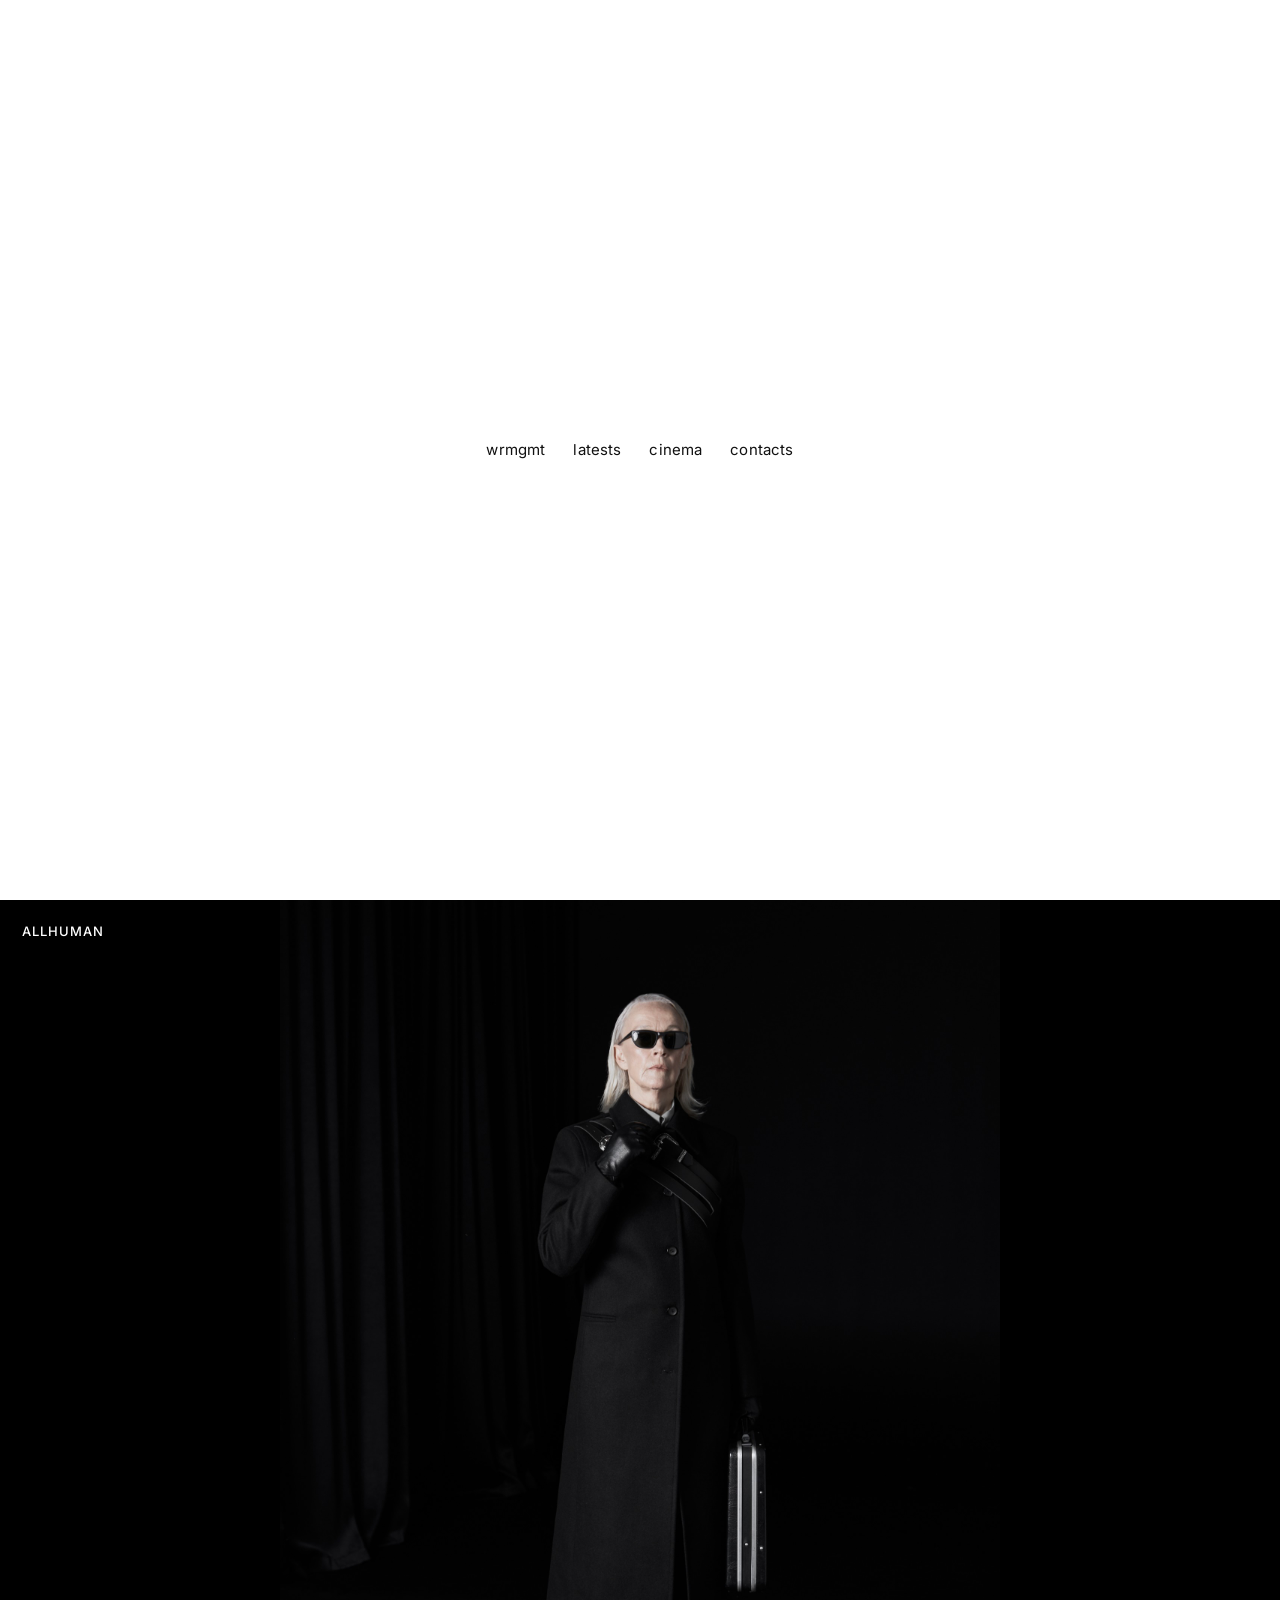
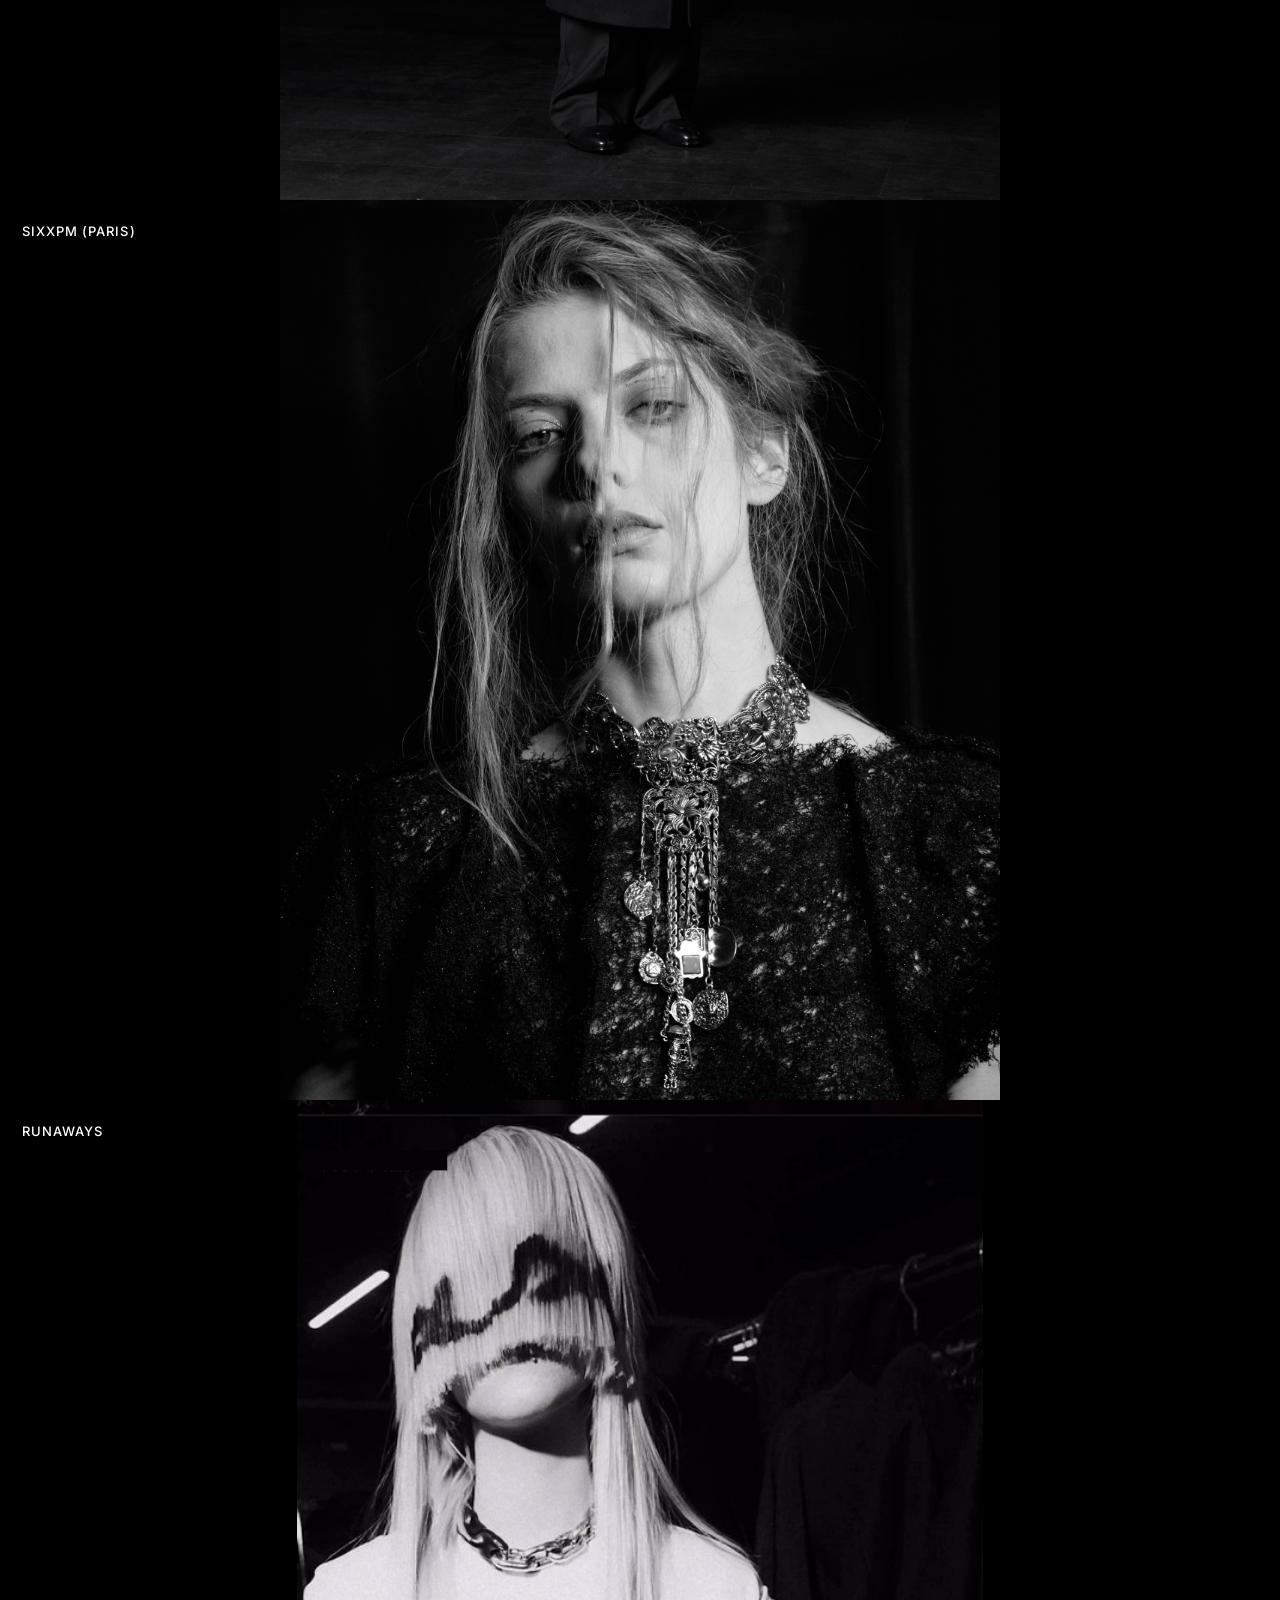
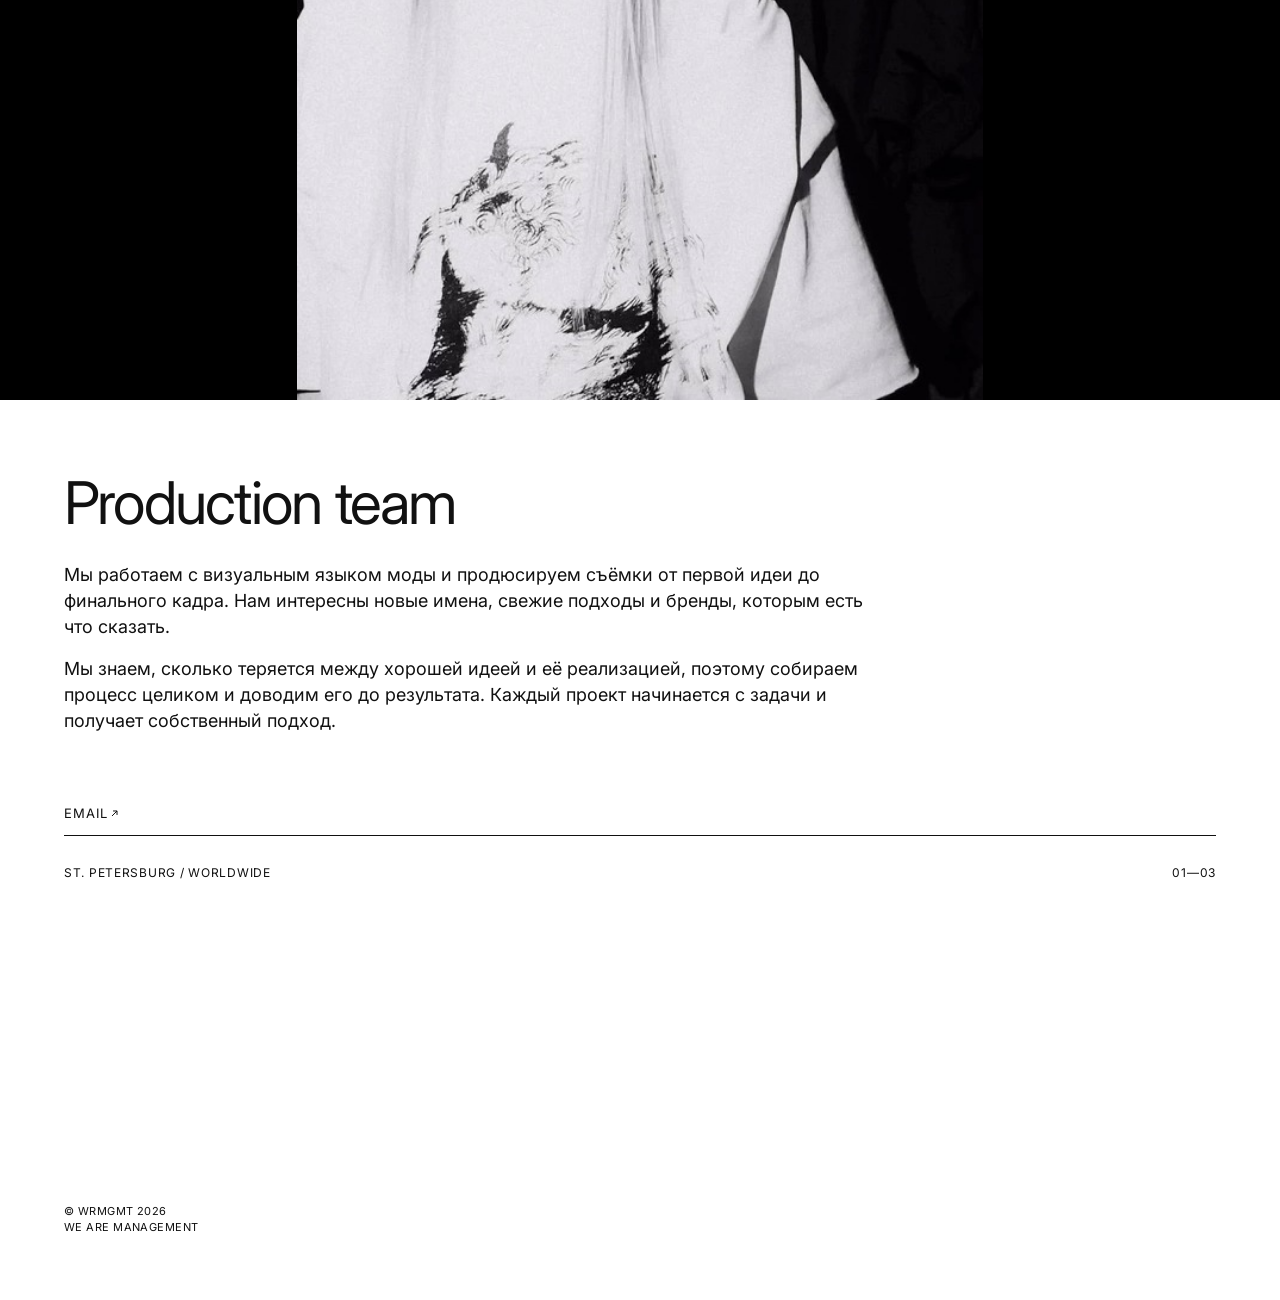
==== index.html @ 2ddfe02e "Match WRMGMT open and close: same duration and a slow ease-in-out. Co-authored-by: Cursor <cursorage" ====
<!DOCTYPE html>
<html lang="ru">
  <head>
    <meta charset="UTF-8" />
    <meta name="viewport" content="width=device-width, initial-scale=1" />
    <title>WRMGMT</title>
    <meta
      name="description"
      content="WRMGMT — We are Management. Independent fashion production. St. Petersburg / worldwide."
    />
    <link rel="preconnect" href="https://fonts.googleapis.com" />
    <link rel="preconnect" href="https://fonts.gstatic.com" crossorigin />
    <link
      href="https://fonts.googleapis.com/css2?family=Inter:wght@400;500&display=swap"
      rel="stylesheet"
    />
    <link rel="stylesheet" href="styles.css?v=61" />
  </head>
  <body>
    <header class="intro" id="top">
      <nav class="nav" aria-label="Primary">
        <a class="nav-brand" href="#contacts" aria-label="We are Management">
          <span class="brand" aria-hidden="true">
            <span class="keep">w</span><span class="fill"><span>e</span></span><span class="fill"><span>&nbsp;a</span></span><span class="keep">r</span><span class="fill"><span>e</span></span><span class="fill"><span>&nbsp;</span></span><span class="keep">m</span><span class="fill"><span>ana</span></span><span class="keep">g</span><span class="fill"><span>e</span></span><span class="keep">m</span><span class="fill"><span>en</span></span><span class="keep">t</span>
          </span>
        </a>
        <a href="#latests">latests</a>
        <a href="cinema.html#cinema">cinema</a>
        <a href="#contacts">contacts</a>
      </nav>
    </header>

    <main>
      <section class="feed" id="latests" aria-label="Latests">
        <article class="project">
          <div class="reel">
            <p class="reel-label">ALLHUMAN</p>
            <div class="reel-view">
              <div class="reel-track">
                <figure><img src="assets/reel/allhuman-1.jpg" alt="ALLHUMAN" /></figure>
                <figure><img src="assets/reel/allhuman-2.jpg" alt="ALLHUMAN" /></figure>
                <figure><img src="assets/reel/allhuman-3.jpg" alt="ALLHUMAN" /></figure>
                <figure><img src="assets/reel/allhuman-4.jpg?v=41" alt="ALLHUMAN" /></figure>
              </div>
            </div>
          </div>
        </article>

        <article class="project">
          <div class="reel">
            <p class="reel-label">SIXXPM (PARIS)</p>
            <div class="reel-view">
              <div class="reel-track">
                <figure><img src="assets/reel/sixxpm-1.jpg" alt="SIXXPM (PARIS)" /></figure>
                <figure><img class="sixxpm-neck" src="assets/reel/sixxpm-neck.jpg" alt="SIXXPM (PARIS)" /></figure>
                <figure><img class="sixxpm-door" src="assets/reel/sixxpm-2.jpg" alt="SIXXPM (PARIS)" /></figure>
                <figure><img class="sixxpm-model" src="assets/reel/sixxpm-2.jpg" alt="SIXXPM (PARIS)" /></figure>
              </div>
            </div>
          </div>
        </article>

        <article class="project">
          <div class="reel">
            <p class="reel-label">RUNAWAYS</p>
            <div class="reel-view">
              <div class="reel-track">
                <figure><img src="assets/reel/runaways-1.jpg?v=37" alt="RUNAWAYS" /></figure>
                <figure><img src="assets/reel/runaways-2.jpg?v=40" alt="RUNAWAYS" /></figure>
                <figure><img src="assets/reel/runaways-3.jpg" alt="RUNAWAYS" /></figure>
              </div>
            </div>
          </div>
        </article>
      </section>

      <section class="sheet" id="contacts">
        <h1>Production team</h1>
        <p>
          Мы работаем с визуальным языком моды<span class="break"></span>
          и продюсируем съёмки от первой идеи до финального<span class="break"></span>
          кадра. Нам интересны новые имена, свежие подходы<span class="break"></span>
          и бренды, которым есть что сказать.
        </p>
        <p>
          Мы знаем, сколько теряется между хорошей идеей<span class="break"></span>
          и её реализацией, поэтому собираем процесс<span class="break"></span>
          целиком и доводим его до результата.<span class="break"></span>
          Каждый проект начинается с задачи и получает<span class="break"></span>
          собственный подход.
        </p>
        <a class="email-link" href="mailto:saytokomnata@gmail.com"><span class="email-label">EMAIL</span><svg class="email-arrow" viewBox="0 0 10 10" aria-hidden="true"><path d="M2.2 7.8 L7.8 2.2 M3.4 2.2 H7.8 V6.6" fill="none" stroke="currentColor" stroke-width="1.1" stroke-linecap="butt" stroke-linejoin="miter"/></svg></a>
        <div class="meta-row">
          <span>ST. PETERSBURG / WORLDWIDE</span>
          <span>01—03</span>
        </div>
        <p class="legal">
          © WRMGMT 2026<br />
          WE ARE MANAGEMENT
        </p>
      </section>
    </main>

    <script src="script.js?v=60"></script>
  </body>
</html>
---- styles.css ----
:root {
  --ink: #111111;
  --paper: #ffffff;
  --font: Inter, Helvetica, Arial, sans-serif;
}

*,
*::before,
*::after {
  box-sizing: border-box;
}

html {
  scroll-behavior: smooth;
}

body {
  margin: 0;
  background: #000;
  color: var(--ink);
  font-family: var(--font);
  font-weight: 400;
  font-size: 16px;
  line-height: 1.45;
  -webkit-font-smoothing: antialiased;
}

img {
  display: block;
  width: 100%;
  height: 100%;
  object-fit: contain;
  object-position: center center;
  user-select: none;
  pointer-events: none;
}

@media (max-width: 800px) {
  img {
    object-fit: cover;
    object-position: center 18%;
  }

  img.sixxpm-door {
    object-position: 8% center;
  }

  img.sixxpm-neck {
    object-position: center 40%;
  }

  img.sixxpm-model {
    object-position: 78% center;
  }

  img[src*="runaways-2"] {
    object-position: center 42%;
  }

  img[src*="runaways-3"] {
    object-position: center 20%;
  }
}

a {
  color: inherit;
  text-decoration: none;
}

.intro {
  height: 100lvh;
  min-height: 100lvh;
  min-height: -webkit-fill-available;
  display: flex;
  align-items: center;
  justify-content: center;
  background: var(--paper);
  overflow: hidden;
}

.nav {
  display: flex;
  gap: 28px;
  font-size: 15px;
  letter-spacing: 0.01em;
}

.nav a:hover {
  opacity: 0.45;
}

.nav-brand {
  white-space: nowrap;
}

.nav-brand:hover,
.nav-brand:focus-visible {
  opacity: 1;
}

.brand {
  display: inline-flex;
  align-items: baseline;
}

.brand .keep {
  flex: 0 0 auto;
}

.brand .fill {
  display: block;
  overflow: hidden;
  flex: 0 0 auto;
  width: auto;
  max-width: 0;
  --open: 0.72em;
  animation: brand-breathe 10s infinite;
}

.brand .fill:nth-child(3) {
  --open: 1.05em;
}

.brand .fill:nth-child(6) {
  --open: 0.34em;
}

.brand .fill:nth-child(8) {
  --open: 1.9em;
}

.brand .fill:nth-child(12) {
  --open: 1.2em;
}

.brand .fill > span {
  display: block;
  width: max-content;
  white-space: nowrap;
}

@keyframes brand-breathe {
  0% {
    max-width: 0;
    animation-timing-function: cubic-bezier(0.45, 0, 0.55, 1);
  }
  36% {
    max-width: var(--open);
    animation-timing-function: linear;
  }
  62% {
    max-width: var(--open);
    animation-timing-function: cubic-bezier(0.45, 0, 0.55, 1);
  }
  98%,
  100% {
    max-width: 0;
  }
}

.feed {
  background: #000;
}

.reel {
  position: relative;
  height: 100svh;
  background: #000;
  overflow: hidden;
  scroll-margin-top: 0;
}

.reel-label {
  position: absolute;
  top: 22px;
  left: 22px;
  z-index: 3;
  margin: 0;
  color: #fff;
  font-size: 13px;
  font-weight: 500;
  letter-spacing: 0.08em;
  text-transform: uppercase;
  pointer-events: none;
}

.reel-view {
  height: 100%;
  overflow: hidden;
  touch-action: pan-y;
  cursor: grab;
}

.reel-view.is-drag {
  cursor: grabbing;
}

.reel-track {
  display: flex;
  height: 100%;
  will-change: transform;
  transition: transform 0.72s cubic-bezier(0.22, 1, 0.36, 1);
}

.reel-track.is-live {
  transition: none;
}

.reel-track figure {
  flex: 0 0 100%;
  width: 100%;
  height: 100%;
  margin: 0;
  background: #000;
  overflow: hidden;
}

.reel-video {
  display: block;
  width: 100%;
  height: 100%;
  object-fit: contain;
  object-position: center center;
  background: #000;
  pointer-events: none;
}

.sheet {
  height: 100svh;
  min-height: 100svh;
  display: flex;
  flex-direction: column;
  background: var(--paper);
  padding: 72px 64px 48px;
  scroll-margin-top: 0;
}

h1 {
  margin: 0 0 28px;
  font-size: clamp(40px, 4.6vw, 64px);
  font-weight: 400;
  line-height: 1.05;
  letter-spacing: -0.03em;
}

.sheet p {
  margin: 0 0 16px;
  max-width: 46em;
  font-size: 18px;
  line-height: 1.45;
}

.email-link {
  display: inline-flex;
  align-items: center;
  gap: 2px;
  width: 100%;
  margin-top: 36px;
  padding: 18px 0 12px;
  border-bottom: 1px solid var(--ink);
  font-size: 13px;
  letter-spacing: 0;
  text-transform: uppercase;
}

.email-label {
  letter-spacing: 0.08em;
  margin-right: -0.08em;
}

.email-arrow {
  width: 9px;
  height: 9px;
  flex: 0 0 auto;
  margin-left: 1px;
  overflow: visible;
}

.email-link:hover {
  opacity: 0.45;
}

.meta-row {
  display: flex;
  justify-content: space-between;
  gap: 24px;
  margin-top: 28px;
  font-size: 12px;
  letter-spacing: 0.06em;
  text-transform: uppercase;
}

.legal {
  margin-top: auto !important;
  padding-top: 48px;
  font-size: 11px !important;
  letter-spacing: 0.04em;
  line-height: 1.45 !important;
  text-transform: uppercase;
}

#latests,
#cinema,
#contacts {
  scroll-margin-top: 0;
}

.break {
  display: none;
}

@media (max-width: 800px) {
  .nav {
    gap: 18px;
    font-size: 14px;
  }

  .sheet {
    padding: 22px 20px 22px;
  }

  h1 {
    margin: 0 0 26px;
    font-size: 34px;
    letter-spacing: -0.035em;
  }

  .sheet p {
    margin: 0;
    max-width: none;
    font-size: 13px;
    line-height: 1.42;
    font-weight: 400;
    letter-spacing: -0.015em;
  }

  .sheet p + p {
    margin-top: 0.2em;
  }

  .break {
    display: block;
  }

  .email-link {
    margin-top: 36px;
    padding: 0 0 11px;
    font-size: 12px;
    letter-spacing: 0;
    gap: 2px;
  }

  .email-label {
    letter-spacing: 0.1em;
    margin-right: -0.1em;
  }

  .email-arrow {
    width: 8px;
    height: 8px;
    margin-left: 2px;
    transform: translateY(-0.5px);
  }

  .meta-row {
    gap: 8px;
    margin-top: 26px;
    font-size: 11px;
    letter-spacing: 0.04em;
    flex-wrap: nowrap;
  }

  .meta-row span:last-child {
    flex: 0 0 auto;
    letter-spacing: 0.04em;
  }

  .legal {
    margin-top: auto !important;
    padding-top: 24px;
    font-size: 10px !important;
  }

  .intro {
    height: 100lvh;
    min-height: 100lvh;
  }

  .reel-label {
    top: 18px;
    left: 18px;
    font-size: 12px;
    font-weight: 400;
    letter-spacing: 0.06em;
  }
}

@media (prefers-reduced-motion: reduce) {
  html {
    scroll-behavior: auto;
  }

  .reel-track {
    transition: none;
  }
}
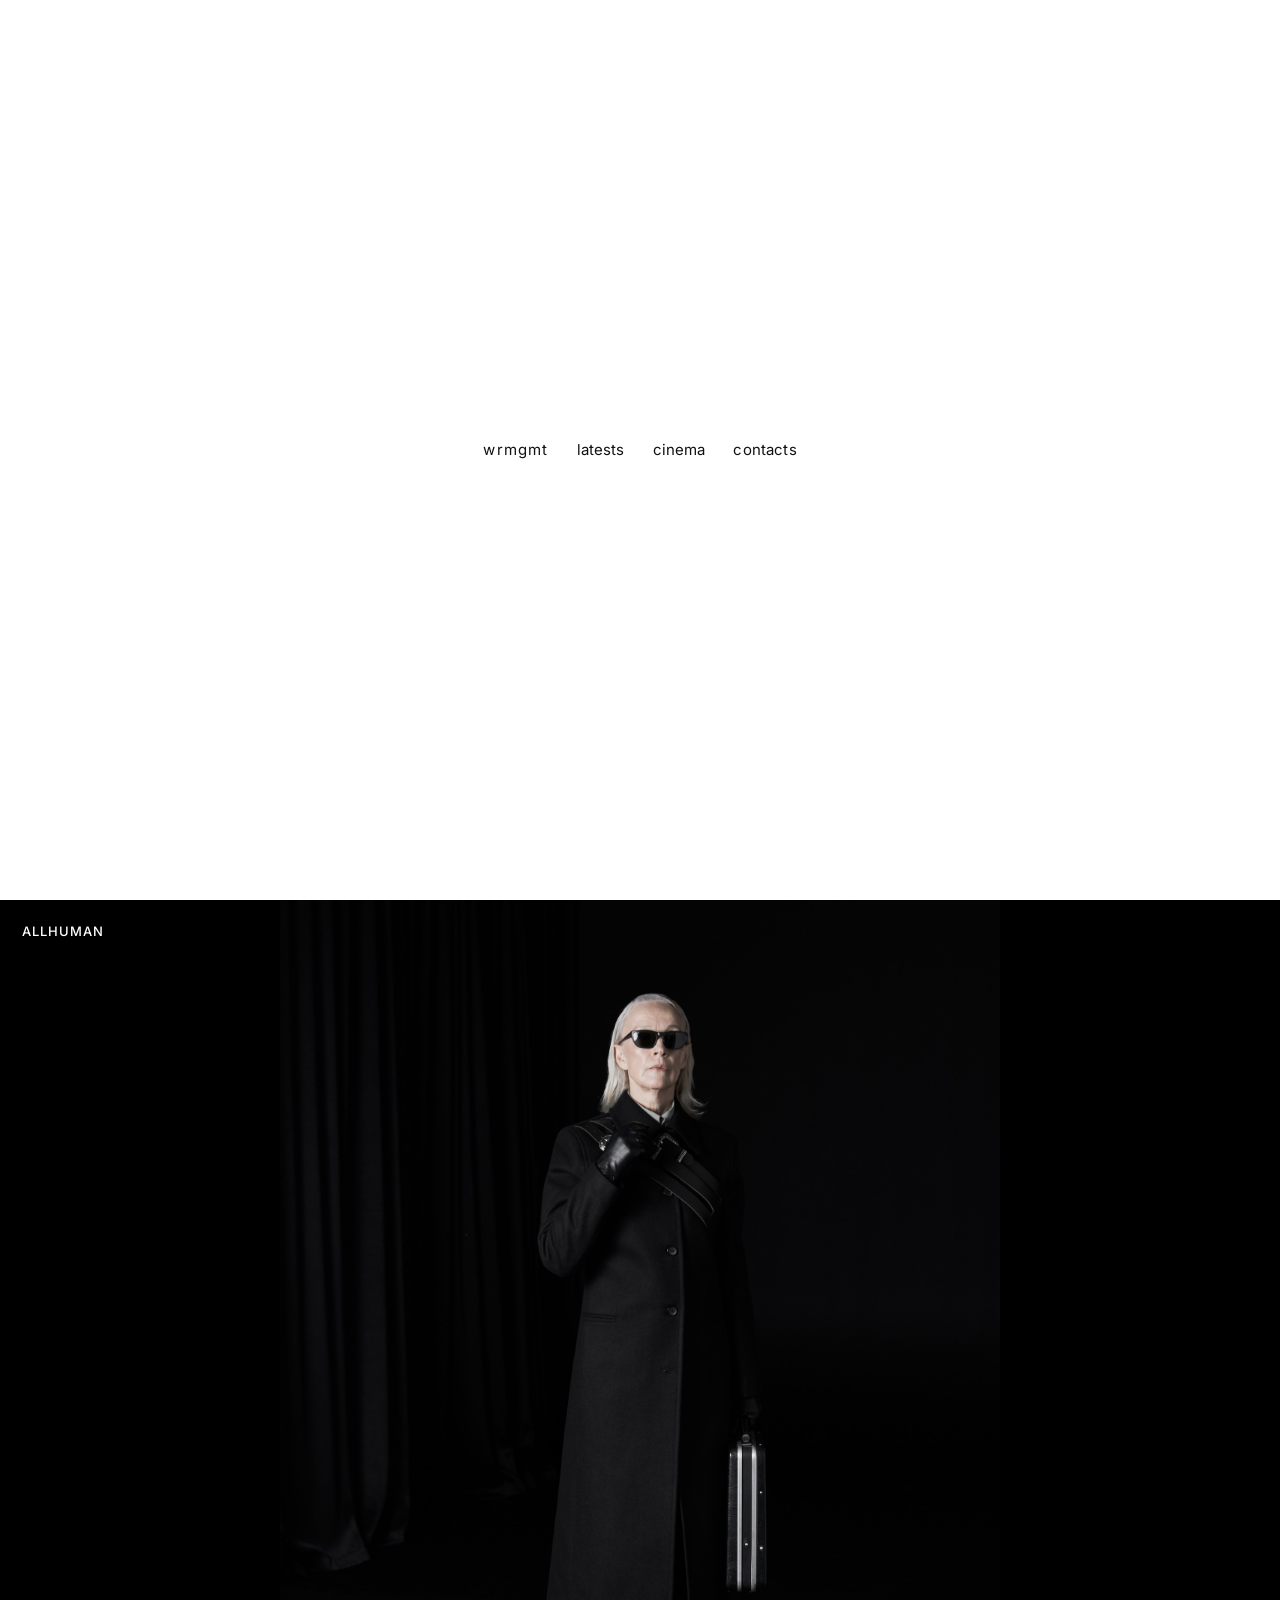
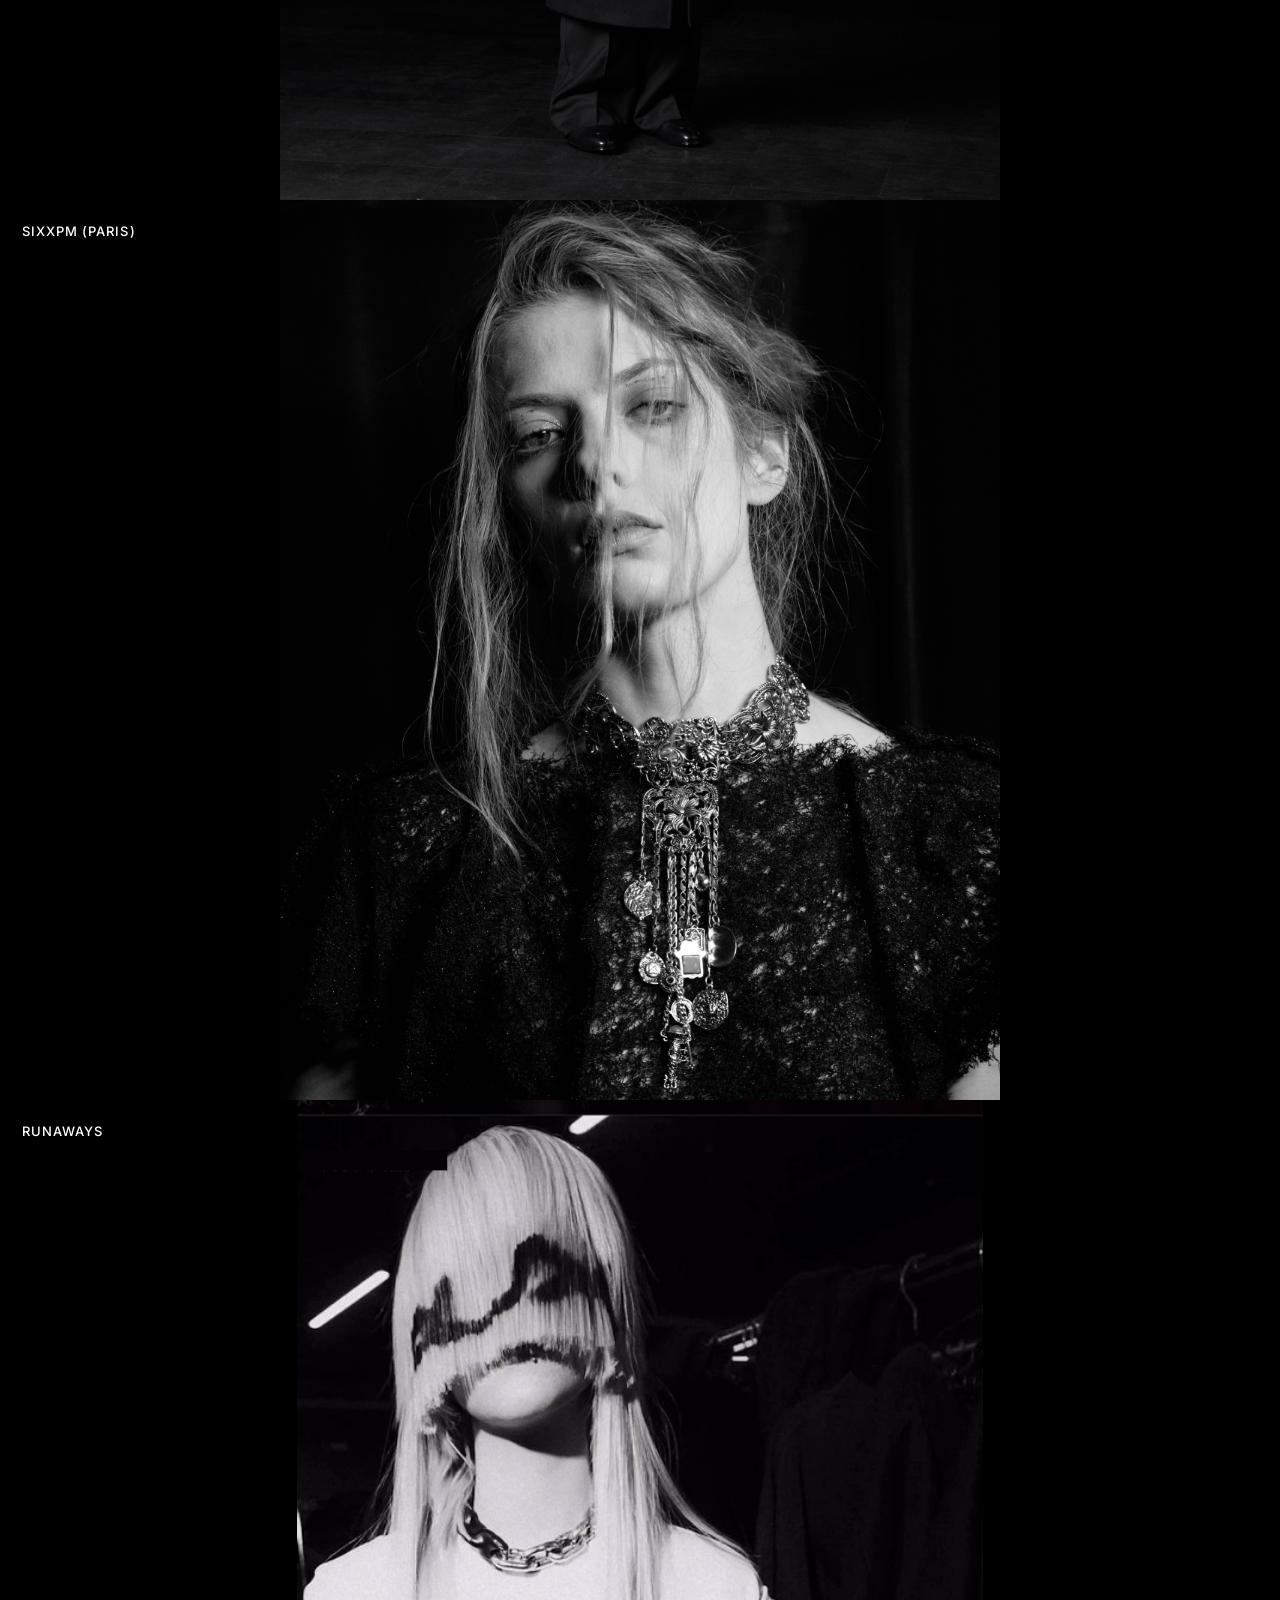
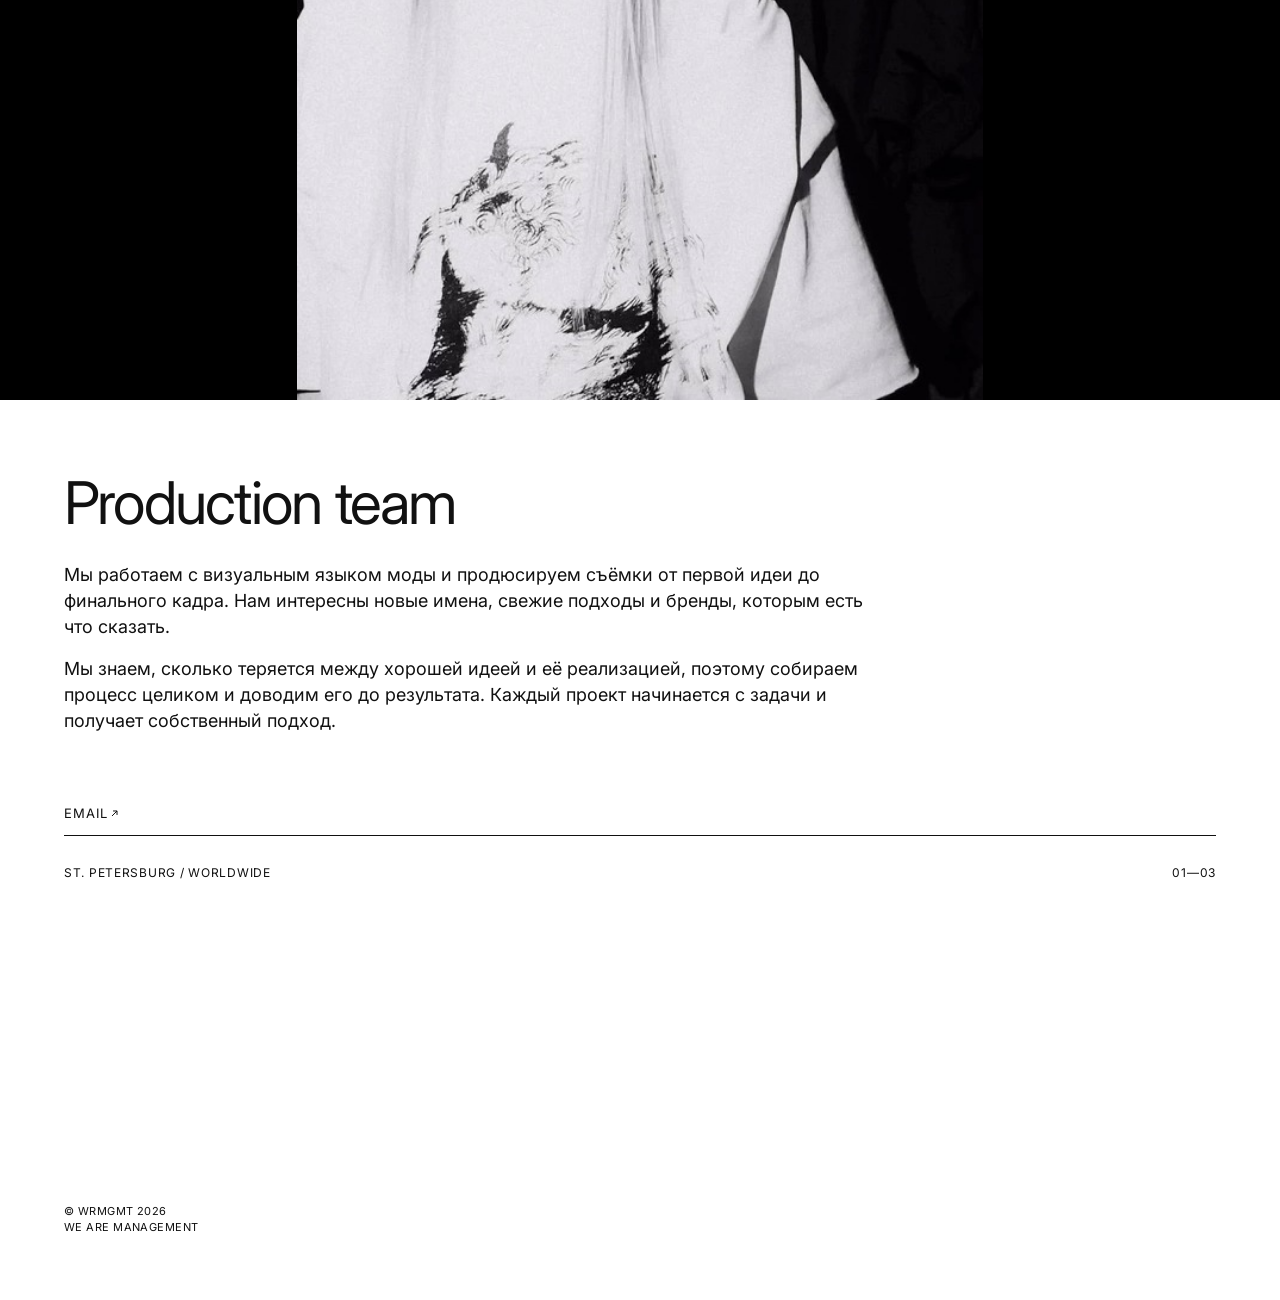
==== commit 8a623eb4: "Even out letter-spacing in the expanding we are management mark. Co-authored-by: Cursor <cursoragent" ====
--- a/index.html
+++ b/index.html
@@ -14,7 +14,7 @@
       href="https://fonts.googleapis.com/css2?family=Inter:wght@400;500&display=swap"
       rel="stylesheet"
     />
-    <link rel="stylesheet" href="styles.css?v=61" />
+    <link rel="stylesheet" href="styles.css?v=62" />
   </head>
   <body>
     <header class="intro" id="top">
@@ -101,6 +101,6 @@
       </section>
     </main>
 
-    <script src="script.js?v=60"></script>
+    <script src="script.js?v=62"></script>
   </body>
 </html>
--- a/styles.css
+++ b/styles.css
@@ -101,10 +101,14 @@
 .brand {
   display: inline-flex;
   align-items: baseline;
+  font-kerning: none;
+  font-feature-settings: "kern" 0;
+  letter-spacing: 0.08em;
 }
 
 .brand .keep {
   flex: 0 0 auto;
+  letter-spacing: 0.08em;
 }
 
 .brand .fill {
@@ -137,6 +141,8 @@
   display: block;
   width: max-content;
   white-space: nowrap;
+  letter-spacing: 0.08em;
+  font-kerning: none;
 }
 
 @keyframes brand-breathe {
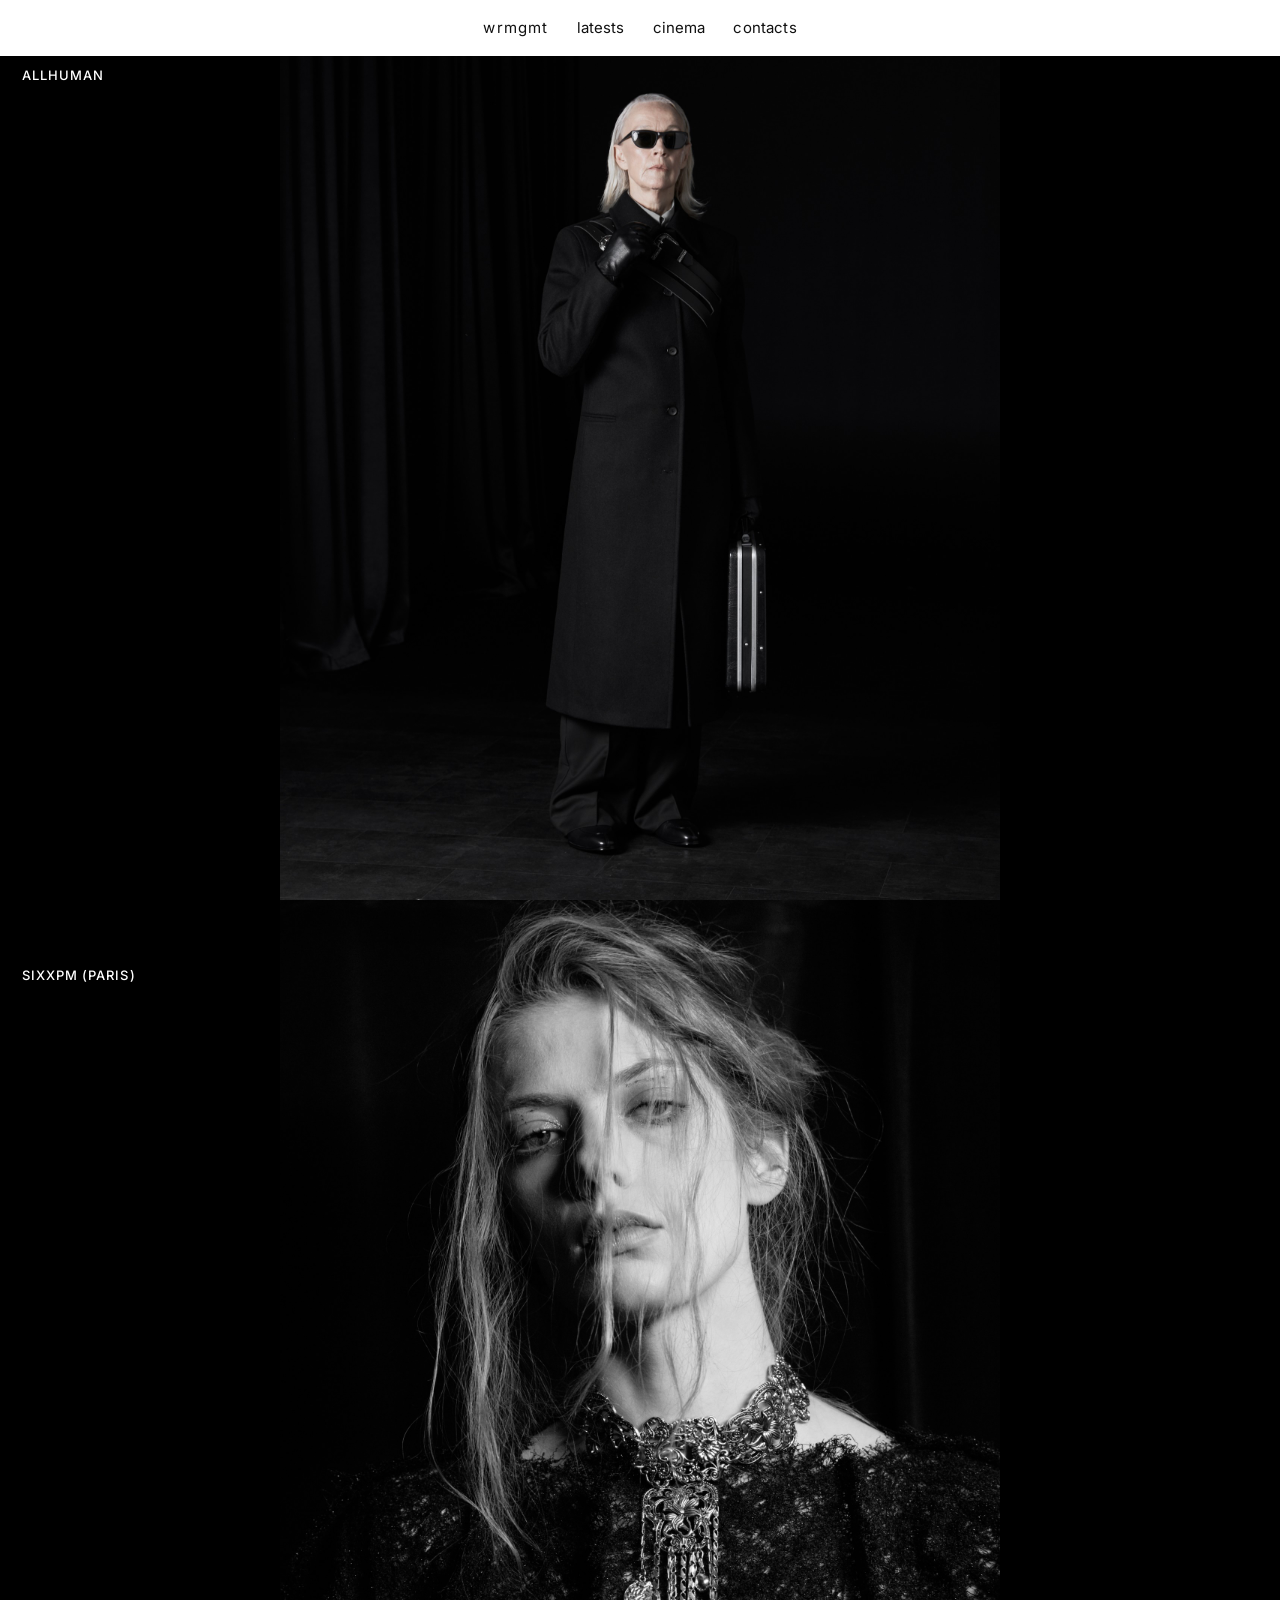
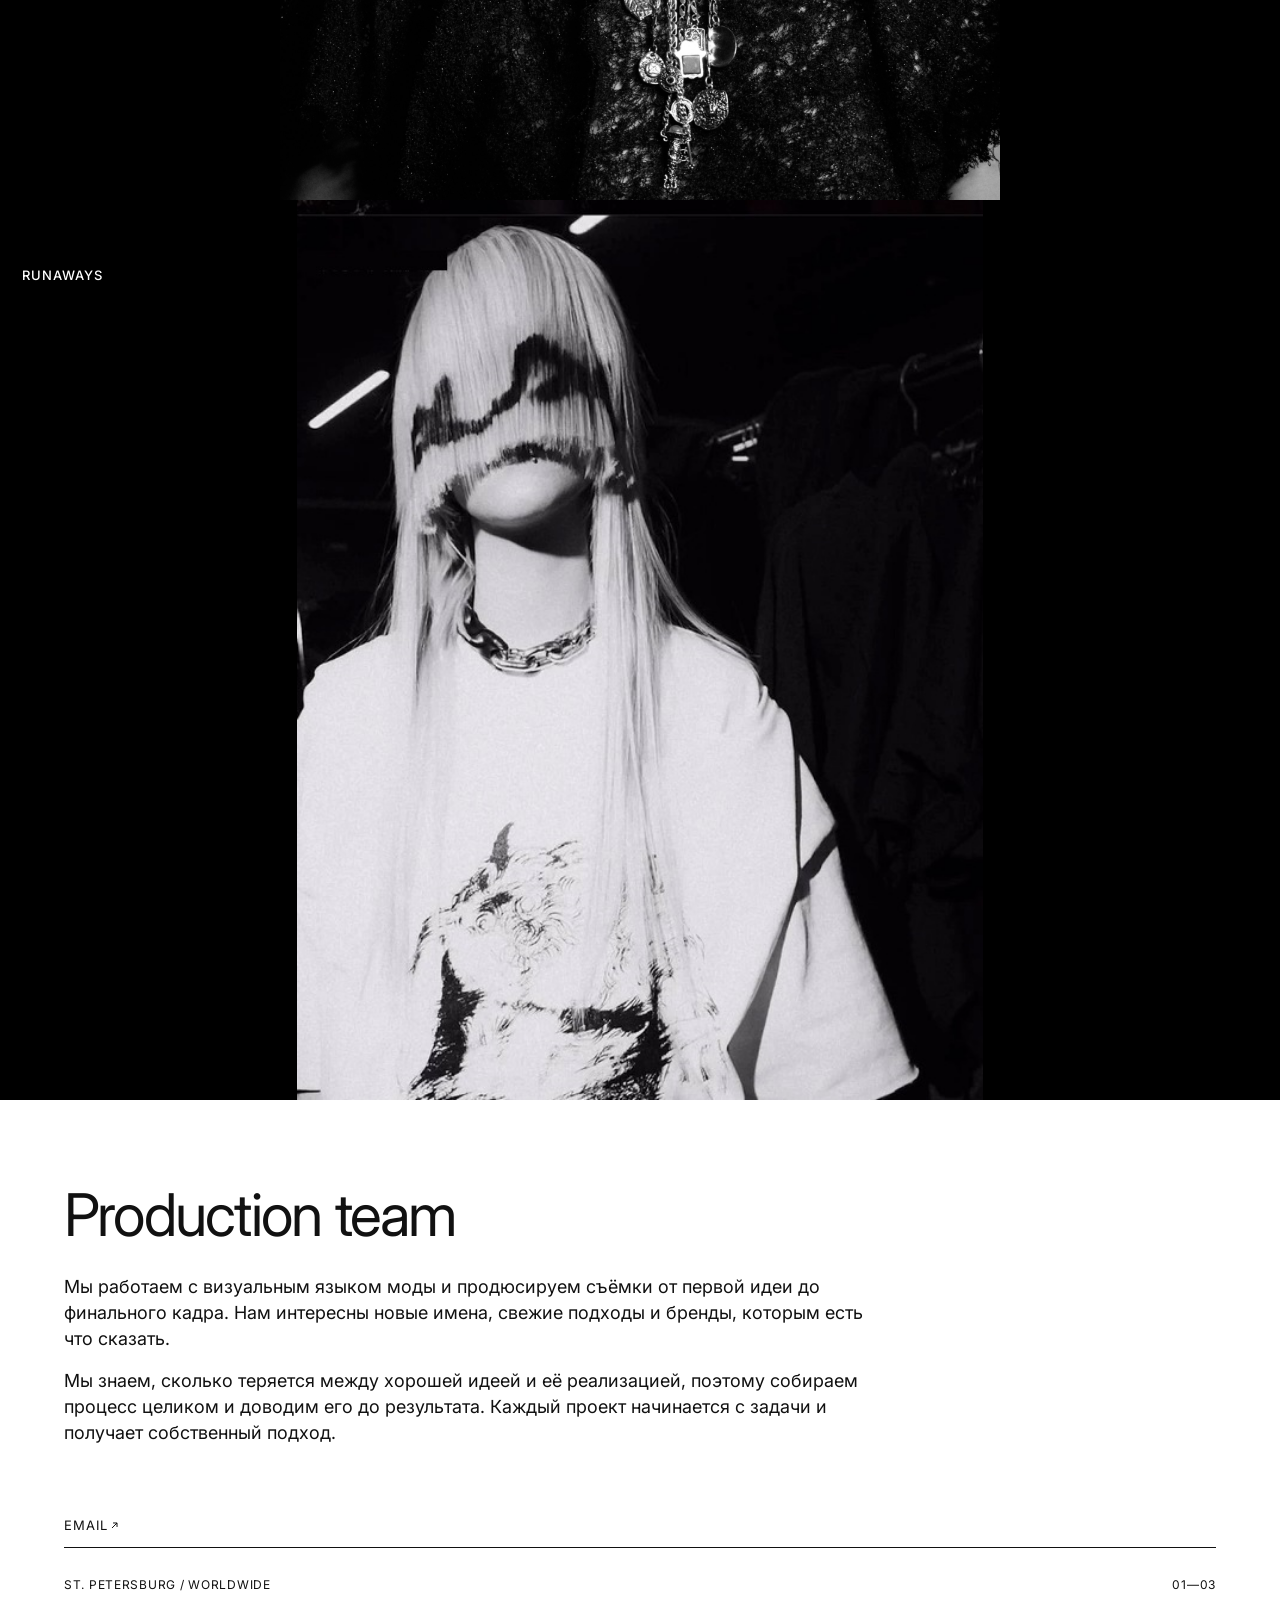
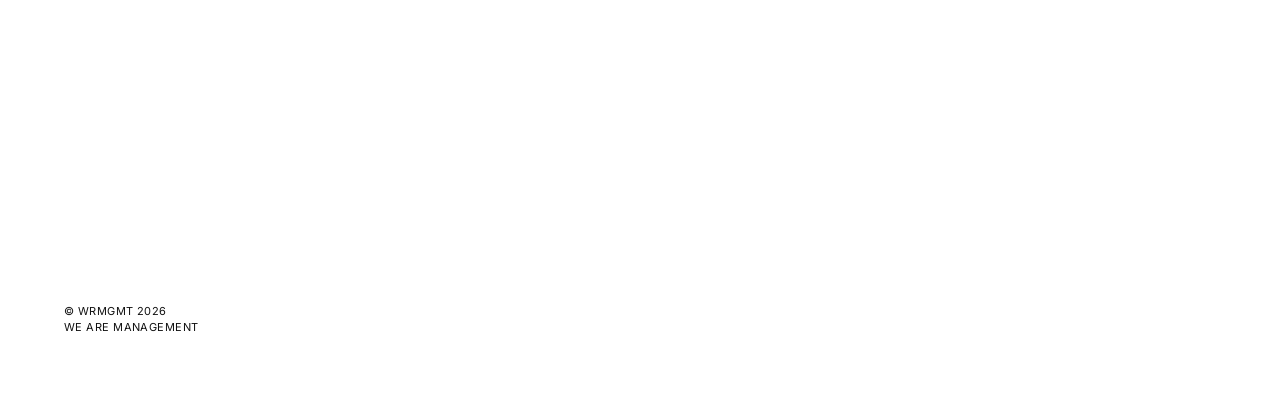
==== commit a82b57d3: "Pin the nav as a compact top bar so latests, cinema and contacts stay usable. Co-authored-by: Cursor" ====
--- a/index.html
+++ b/index.html
@@ -14,7 +14,7 @@
       href="https://fonts.googleapis.com/css2?family=Inter:wght@400;500&display=swap"
       rel="stylesheet"
     />
-    <link rel="stylesheet" href="styles.css?v=62" />
+    <link rel="stylesheet" href="styles.css?v=63" />
   </head>
   <body>
     <header class="intro" id="top">
--- a/styles.css
+++ b/styles.css
@@ -2,6 +2,7 @@
   --ink: #111111;
   --paper: #ffffff;
   --font: Inter, Helvetica, Arial, sans-serif;
+  --nav-h: 56px;
 }
 
 *,
@@ -68,14 +69,18 @@
 }
 
 .intro {
-  height: 100lvh;
-  min-height: 100lvh;
-  min-height: -webkit-fill-available;
+  position: fixed;
+  top: 0;
+  left: 0;
+  right: 0;
+  z-index: 30;
+  height: auto;
+  min-height: var(--nav-h);
   display: flex;
   align-items: center;
   justify-content: center;
+  padding: 16px 20px;
   background: var(--paper);
-  overflow: hidden;
 }
 
 .nav {
@@ -178,7 +183,7 @@
 
 .reel-label {
   position: absolute;
-  top: 22px;
+  top: calc(var(--nav-h) + 10px);
   left: 22px;
   z-index: 3;
   margin: 0;
@@ -237,8 +242,8 @@
   display: flex;
   flex-direction: column;
   background: var(--paper);
-  padding: 72px 64px 48px;
-  scroll-margin-top: 0;
+  padding: calc(var(--nav-h) + 28px) 64px 48px;
+  scroll-margin-top: var(--nav-h);
 }
 
 h1 {
@@ -308,7 +313,7 @@
 #latests,
 #cinema,
 #contacts {
-  scroll-margin-top: 0;
+  scroll-margin-top: var(--nav-h);
 }
 
 .break {
@@ -322,7 +327,7 @@
   }
 
   .sheet {
-    padding: 22px 20px 22px;
+    padding: calc(var(--nav-h) + 12px) 20px 22px;
   }
 
   h1 {
@@ -387,13 +392,8 @@
     font-size: 10px !important;
   }
 
-  .intro {
-    height: 100lvh;
-    min-height: 100lvh;
-  }
-
   .reel-label {
-    top: 18px;
+    top: calc(var(--nav-h) + 8px);
     left: 18px;
     font-size: 12px;
     font-weight: 400;
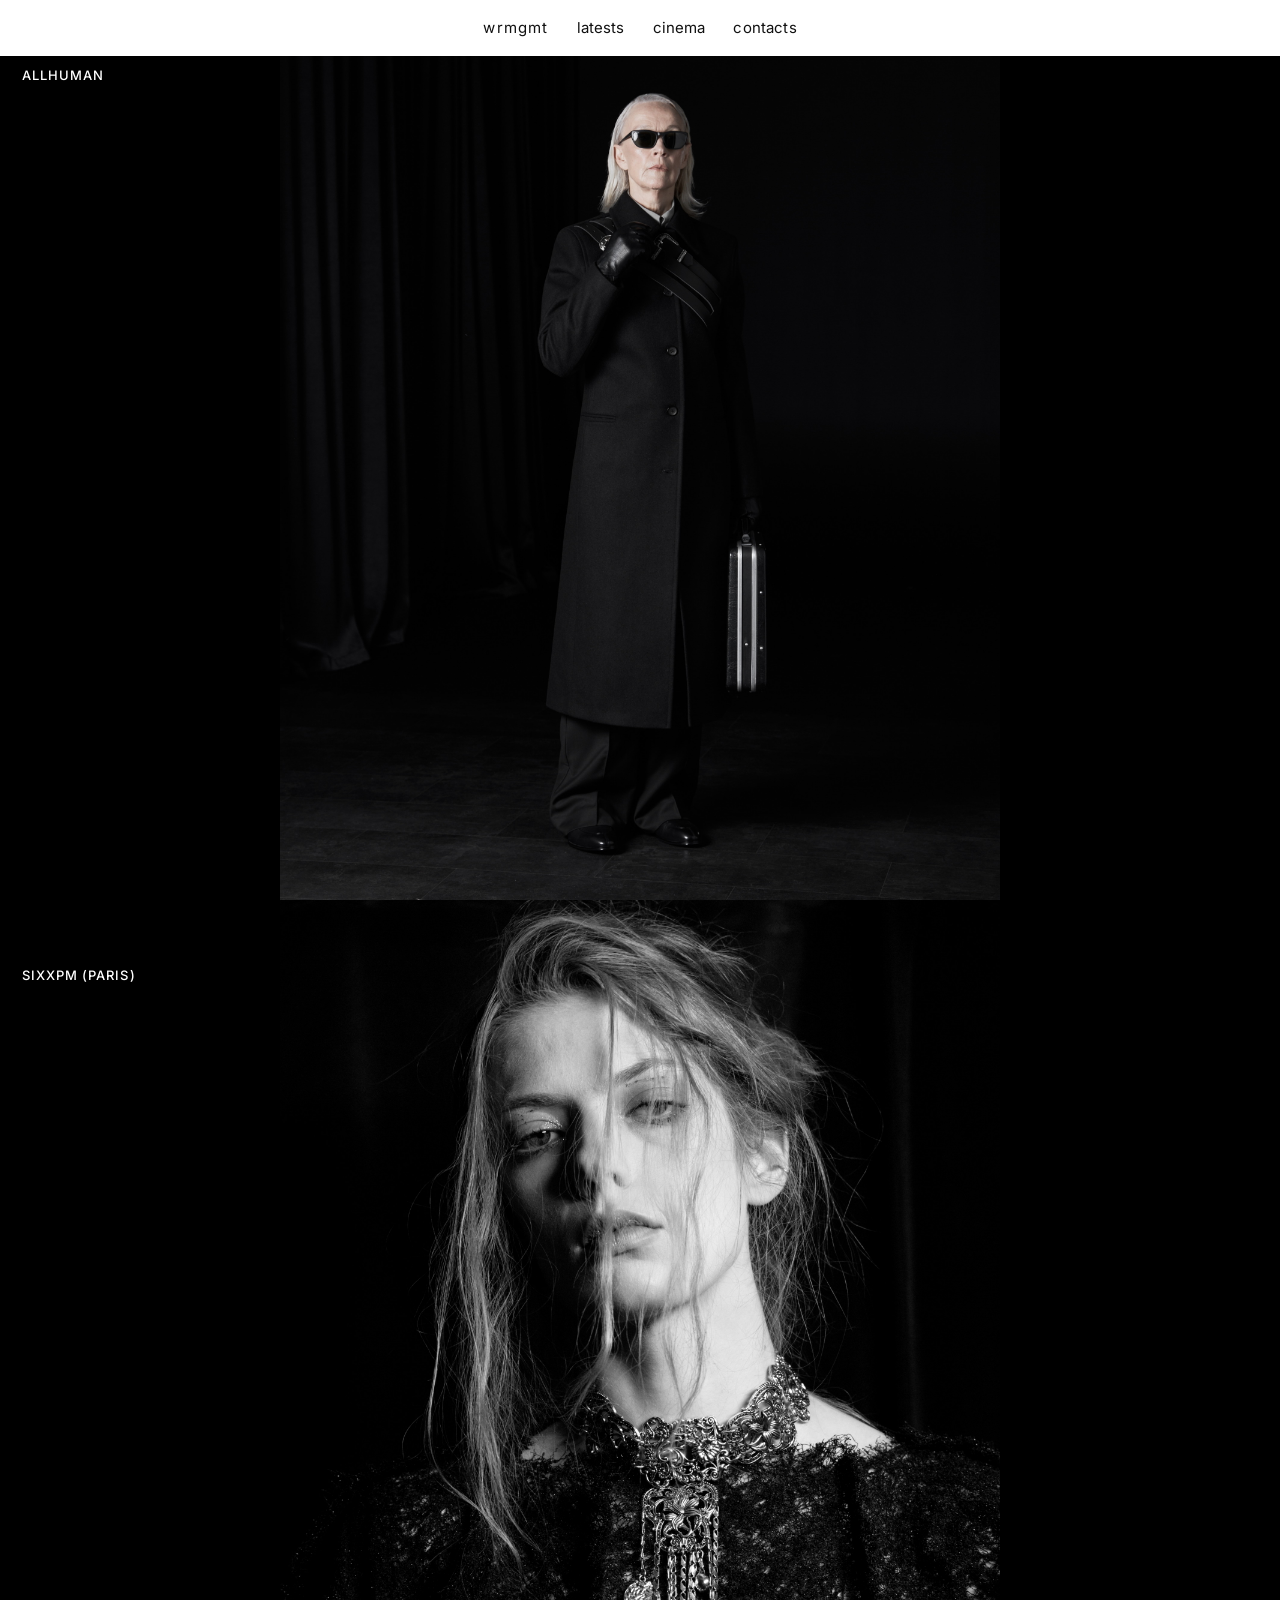
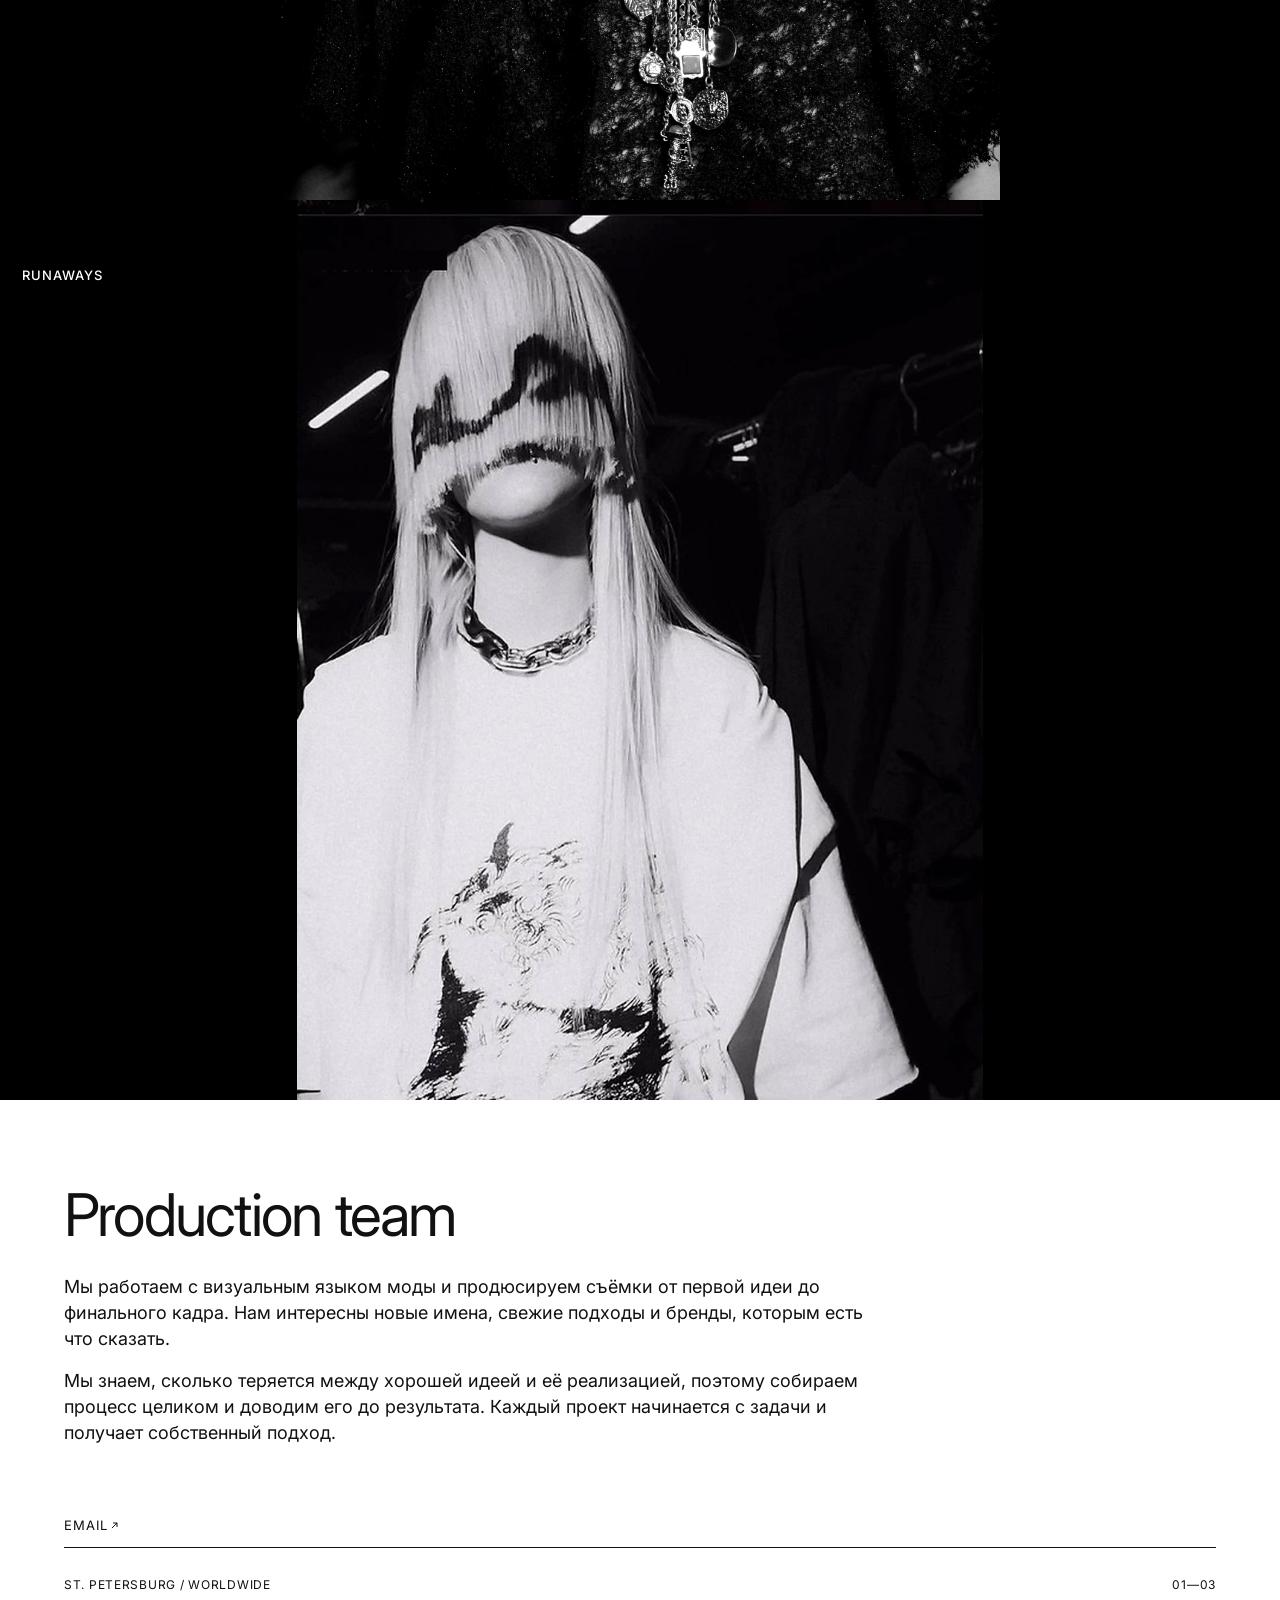
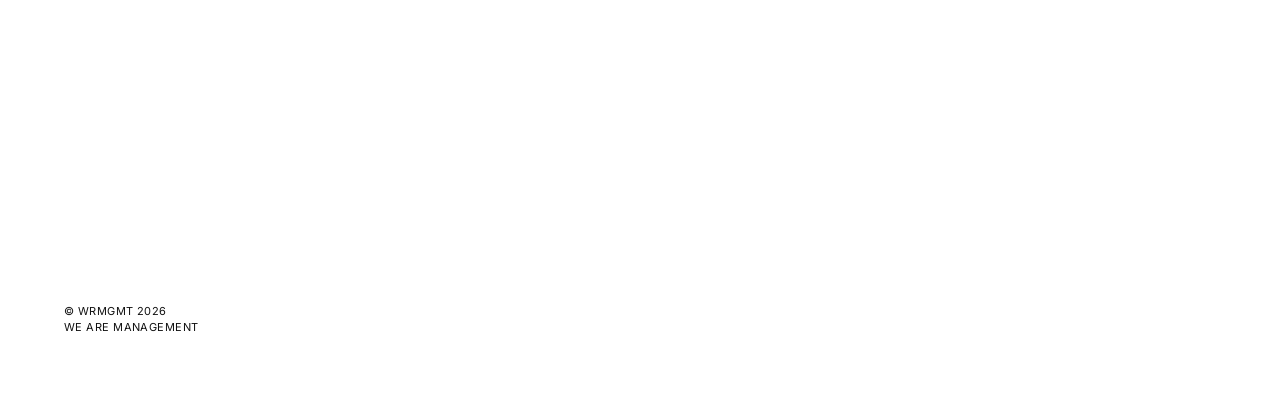
==== commit 753fde43: "Replace low-res latests stills with studio originals and sharper exports. Video-frame JPEGs were str" ====
--- a/index.html
+++ b/index.html
@@ -14,7 +14,7 @@
       href="https://fonts.googleapis.com/css2?family=Inter:wght@400;500&display=swap"
       rel="stylesheet"
     />
-    <link rel="stylesheet" href="styles.css?v=63" />
+    <link rel="stylesheet" href="styles.css?v=64" />
   </head>
   <body>
     <header class="intro" id="top">
@@ -37,10 +37,10 @@
             <p class="reel-label">ALLHUMAN</p>
             <div class="reel-view">
               <div class="reel-track">
-                <figure><img src="assets/reel/allhuman-1.jpg" alt="ALLHUMAN" /></figure>
-                <figure><img src="assets/reel/allhuman-2.jpg" alt="ALLHUMAN" /></figure>
-                <figure><img src="assets/reel/allhuman-3.jpg" alt="ALLHUMAN" /></figure>
-                <figure><img src="assets/reel/allhuman-4.jpg?v=41" alt="ALLHUMAN" /></figure>
+                <figure><img src="assets/reel/allhuman-1.jpg?v=64" alt="ALLHUMAN" /></figure>
+                <figure><img src="assets/reel/allhuman-2.jpg?v=64" alt="ALLHUMAN" /></figure>
+                <figure><img src="assets/reel/allhuman-3.jpg?v=64" alt="ALLHUMAN" /></figure>
+                <figure><img src="assets/reel/allhuman-4.jpg?v=64" alt="ALLHUMAN" /></figure>
               </div>
             </div>
           </div>
@@ -51,10 +51,10 @@
             <p class="reel-label">SIXXPM (PARIS)</p>
             <div class="reel-view">
               <div class="reel-track">
-                <figure><img src="assets/reel/sixxpm-1.jpg" alt="SIXXPM (PARIS)" /></figure>
-                <figure><img class="sixxpm-neck" src="assets/reel/sixxpm-neck.jpg" alt="SIXXPM (PARIS)" /></figure>
-                <figure><img class="sixxpm-door" src="assets/reel/sixxpm-2.jpg" alt="SIXXPM (PARIS)" /></figure>
-                <figure><img class="sixxpm-model" src="assets/reel/sixxpm-2.jpg" alt="SIXXPM (PARIS)" /></figure>
+                <figure><img src="assets/reel/sixxpm-1.jpg?v=64" alt="SIXXPM (PARIS)" /></figure>
+                <figure><img class="sixxpm-neck" src="assets/reel/sixxpm-neck.jpg?v=64" alt="SIXXPM (PARIS)" /></figure>
+                <figure><img class="sixxpm-door" src="assets/reel/sixxpm-2.jpg?v=64" alt="SIXXPM (PARIS)" /></figure>
+                <figure><img class="sixxpm-model" src="assets/reel/sixxpm-2.jpg?v=64" alt="SIXXPM (PARIS)" /></figure>
               </div>
             </div>
           </div>
@@ -65,9 +65,9 @@
             <p class="reel-label">RUNAWAYS</p>
             <div class="reel-view">
               <div class="reel-track">
-                <figure><img src="assets/reel/runaways-1.jpg?v=37" alt="RUNAWAYS" /></figure>
-                <figure><img src="assets/reel/runaways-2.jpg?v=40" alt="RUNAWAYS" /></figure>
-                <figure><img src="assets/reel/runaways-3.jpg" alt="RUNAWAYS" /></figure>
+                <figure><img src="assets/reel/runaways-1.jpg?v=64" alt="RUNAWAYS" /></figure>
+                <figure><img src="assets/reel/runaways-2.jpg?v=64" alt="RUNAWAYS" /></figure>
+                <figure><img src="assets/reel/runaways-3.jpg?v=64" alt="RUNAWAYS" /></figure>
               </div>
             </div>
           </div>
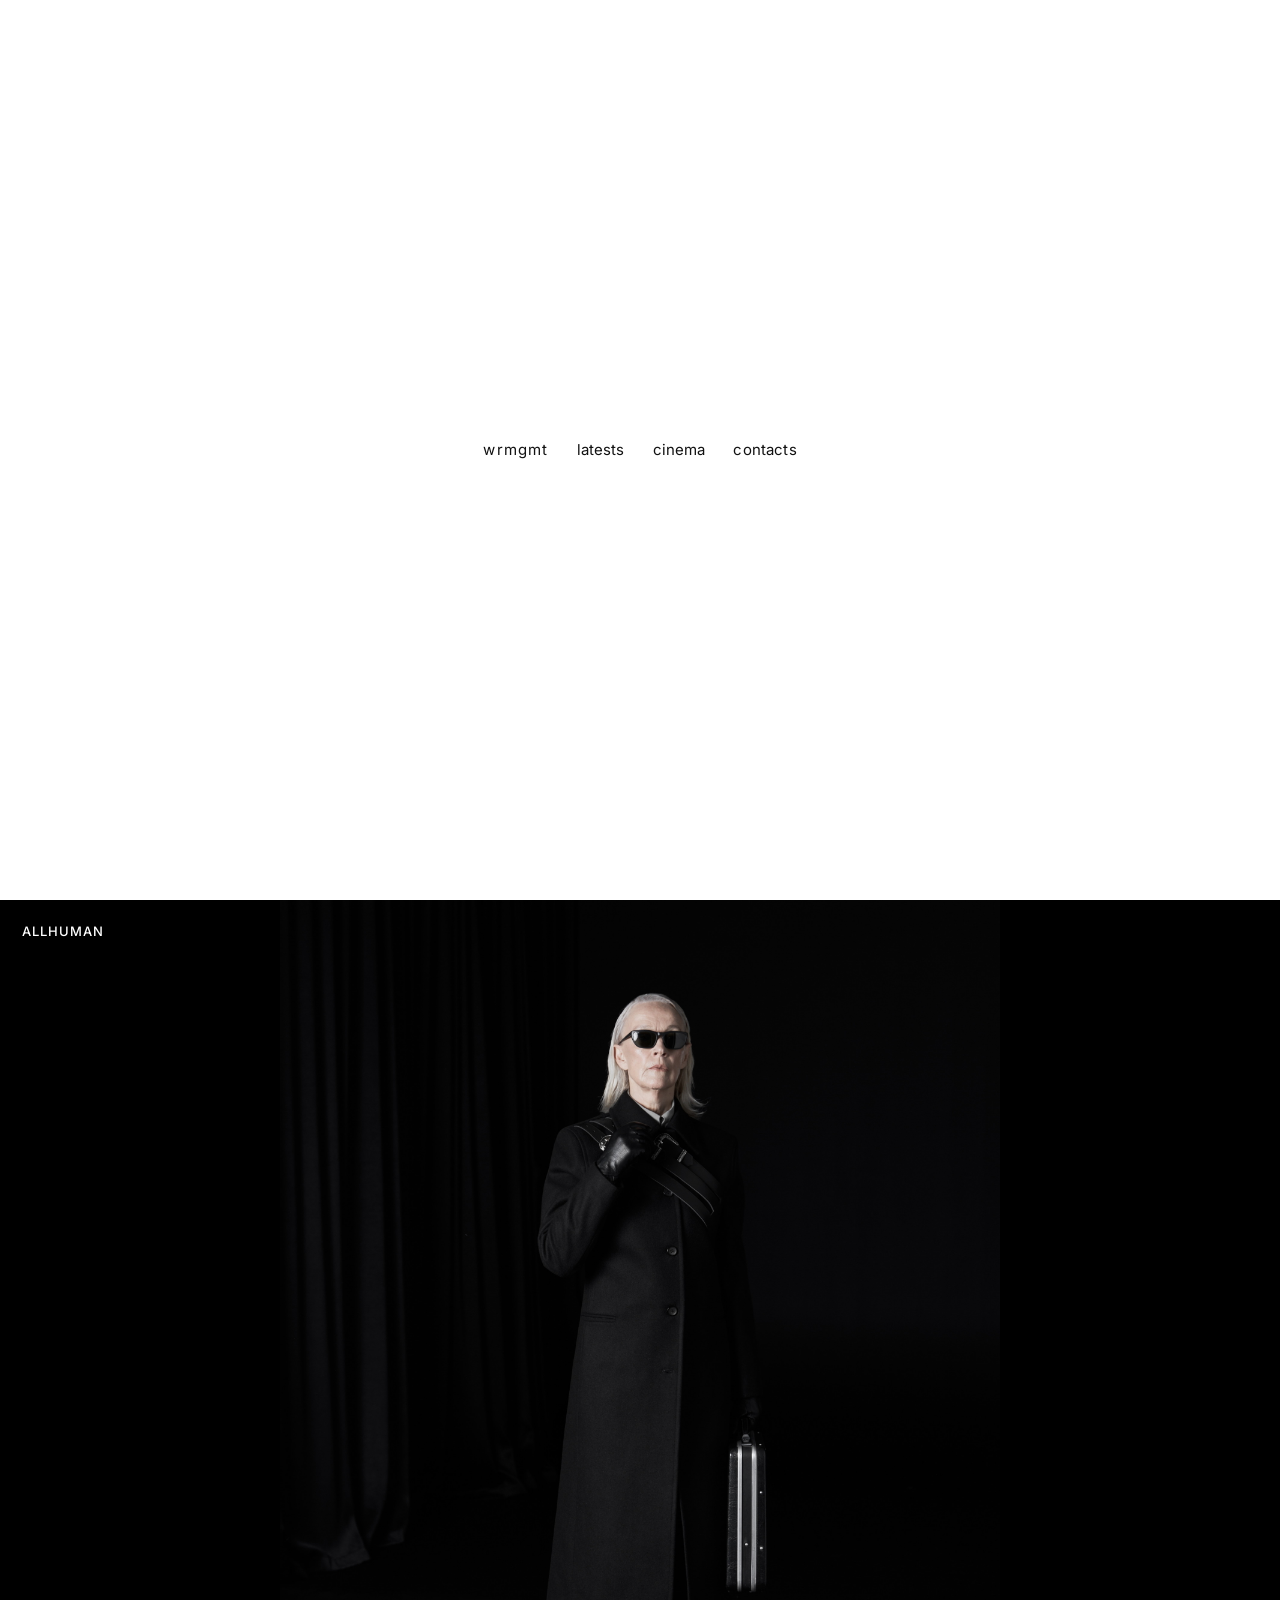
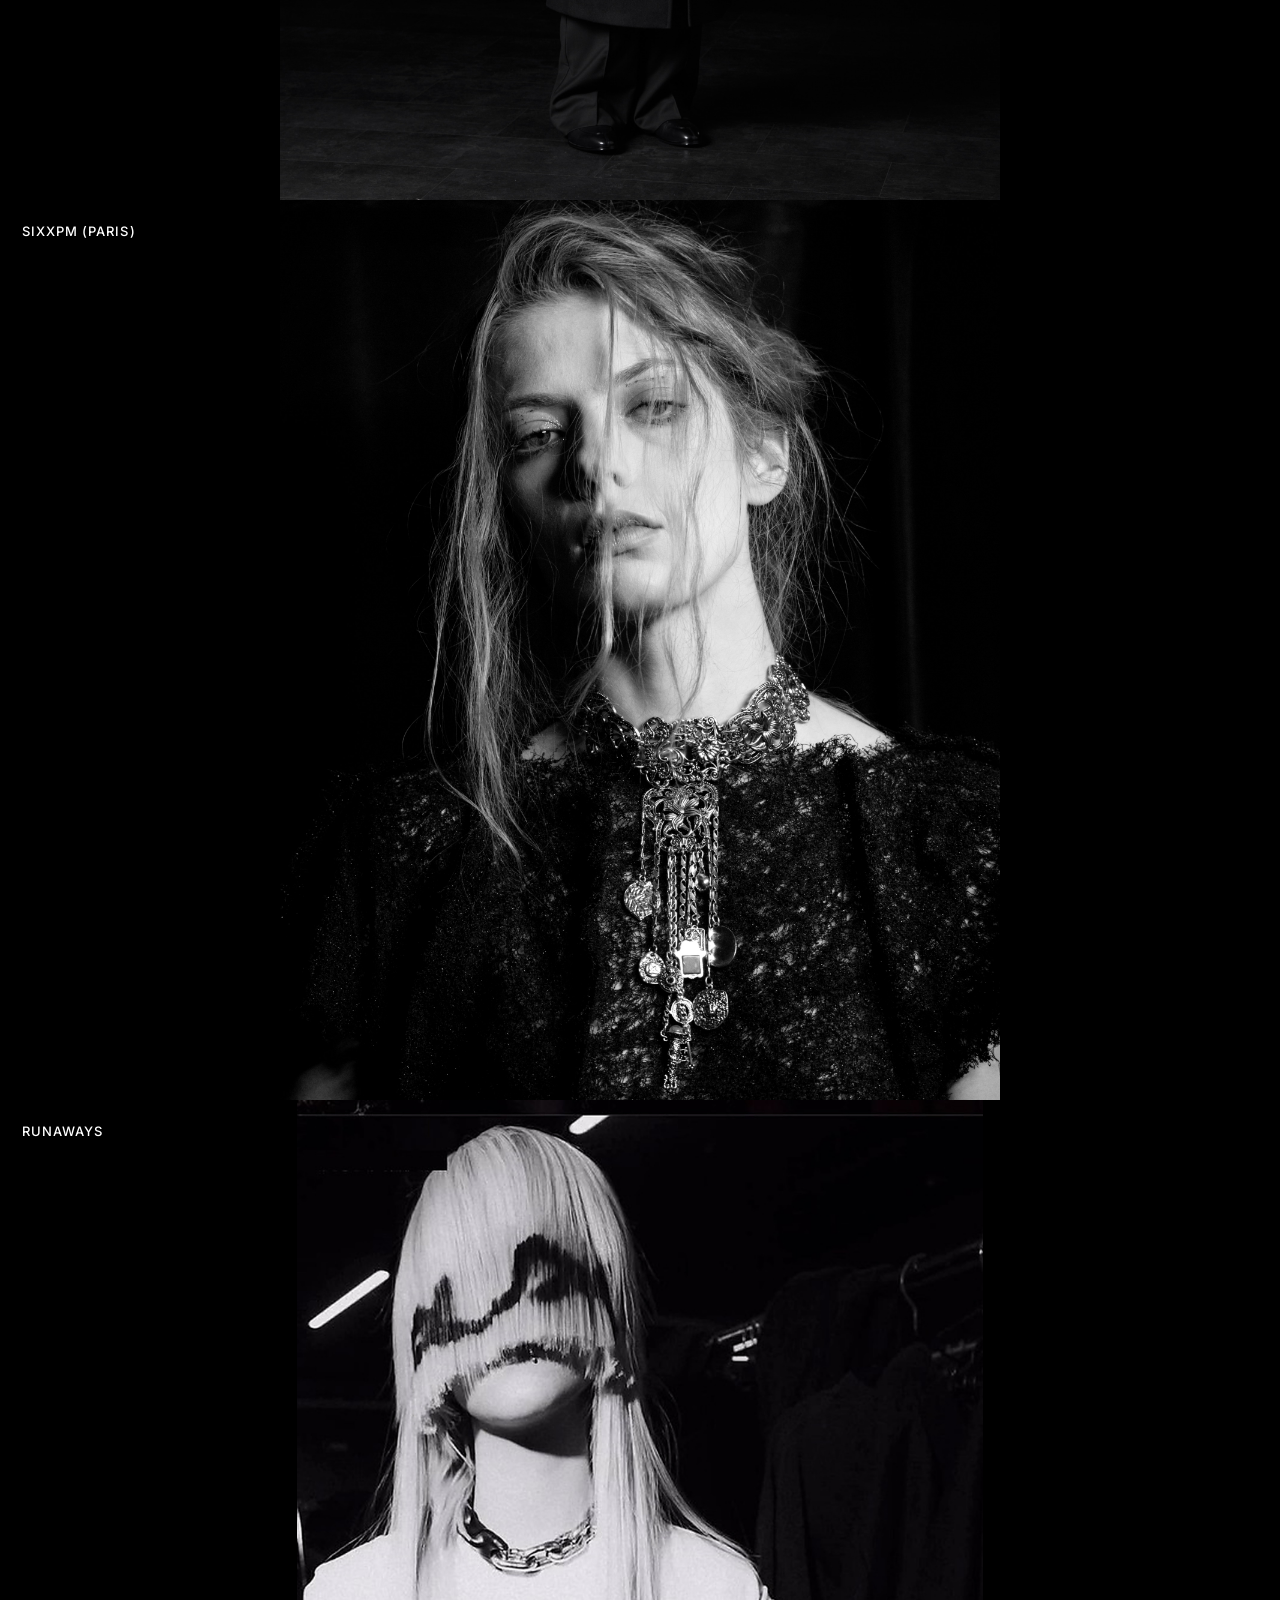
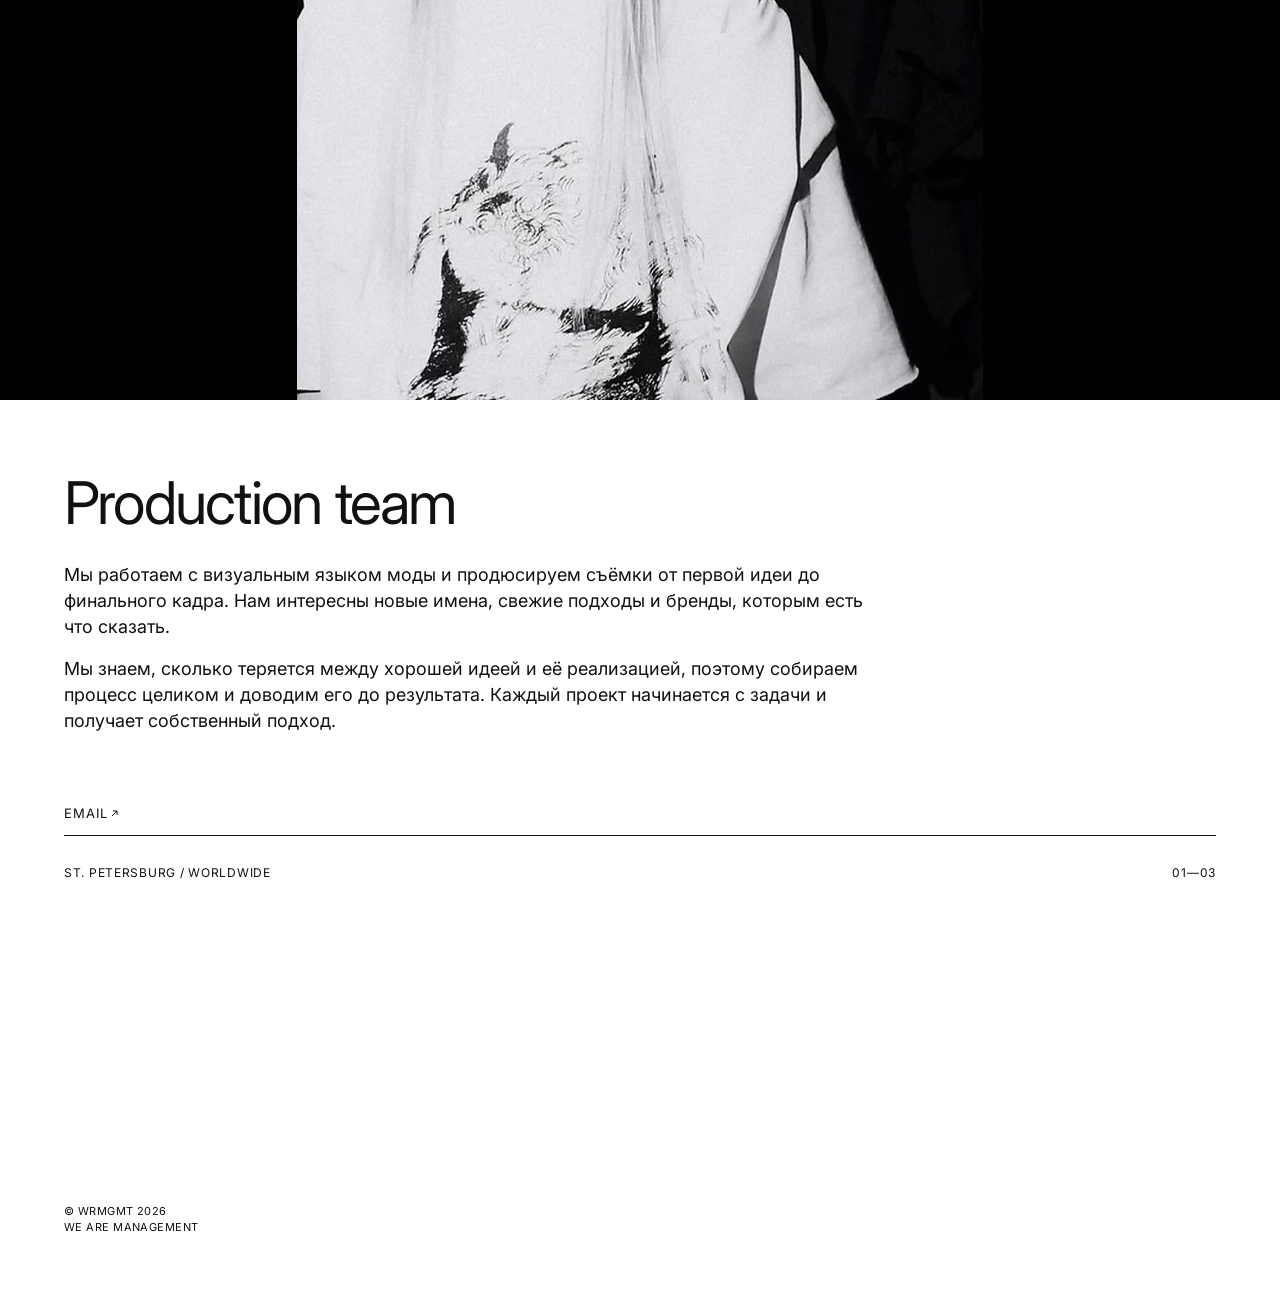
==== commit d276d733: "Restore the full-screen white intro and drop the sticky nav bar. The acronym loop sits in the origin" ====
--- a/index.html
+++ b/index.html
@@ -14,7 +14,7 @@
       href="https://fonts.googleapis.com/css2?family=Inter:wght@400;500&display=swap"
       rel="stylesheet"
     />
-    <link rel="stylesheet" href="styles.css?v=64" />
+    <link rel="stylesheet" href="styles.css?v=66" />
   </head>
   <body>
     <header class="intro" id="top">
--- a/styles.css
+++ b/styles.css
@@ -2,7 +2,6 @@
   --ink: #111111;
   --paper: #ffffff;
   --font: Inter, Helvetica, Arial, sans-serif;
-  --nav-h: 56px;
 }
 
 *,
@@ -69,18 +68,14 @@
 }
 
 .intro {
-  position: fixed;
-  top: 0;
-  left: 0;
-  right: 0;
-  z-index: 30;
-  height: auto;
-  min-height: var(--nav-h);
+  height: 100lvh;
+  min-height: 100lvh;
+  min-height: -webkit-fill-available;
   display: flex;
   align-items: center;
   justify-content: center;
-  padding: 16px 20px;
   background: var(--paper);
+  overflow: hidden;
 }
 
 .nav {
@@ -183,7 +178,7 @@
 
 .reel-label {
   position: absolute;
-  top: calc(var(--nav-h) + 10px);
+  top: 22px;
   left: 22px;
   z-index: 3;
   margin: 0;
@@ -242,8 +237,8 @@
   display: flex;
   flex-direction: column;
   background: var(--paper);
-  padding: calc(var(--nav-h) + 28px) 64px 48px;
-  scroll-margin-top: var(--nav-h);
+  padding: 72px 64px 48px;
+  scroll-margin-top: 0;
 }
 
 h1 {
@@ -313,7 +308,7 @@
 #latests,
 #cinema,
 #contacts {
-  scroll-margin-top: var(--nav-h);
+  scroll-margin-top: 0;
 }
 
 .break {
@@ -327,7 +322,7 @@
   }
 
   .sheet {
-    padding: calc(var(--nav-h) + 12px) 20px 22px;
+    padding: 22px 20px 22px;
   }
 
   h1 {
@@ -392,8 +387,13 @@
     font-size: 10px !important;
   }
 
+  .intro {
+    height: 100lvh;
+    min-height: 100lvh;
+  }
+
   .reel-label {
-    top: calc(var(--nav-h) + 8px);
+    top: 18px;
     left: 18px;
     font-size: 12px;
     font-weight: 400;
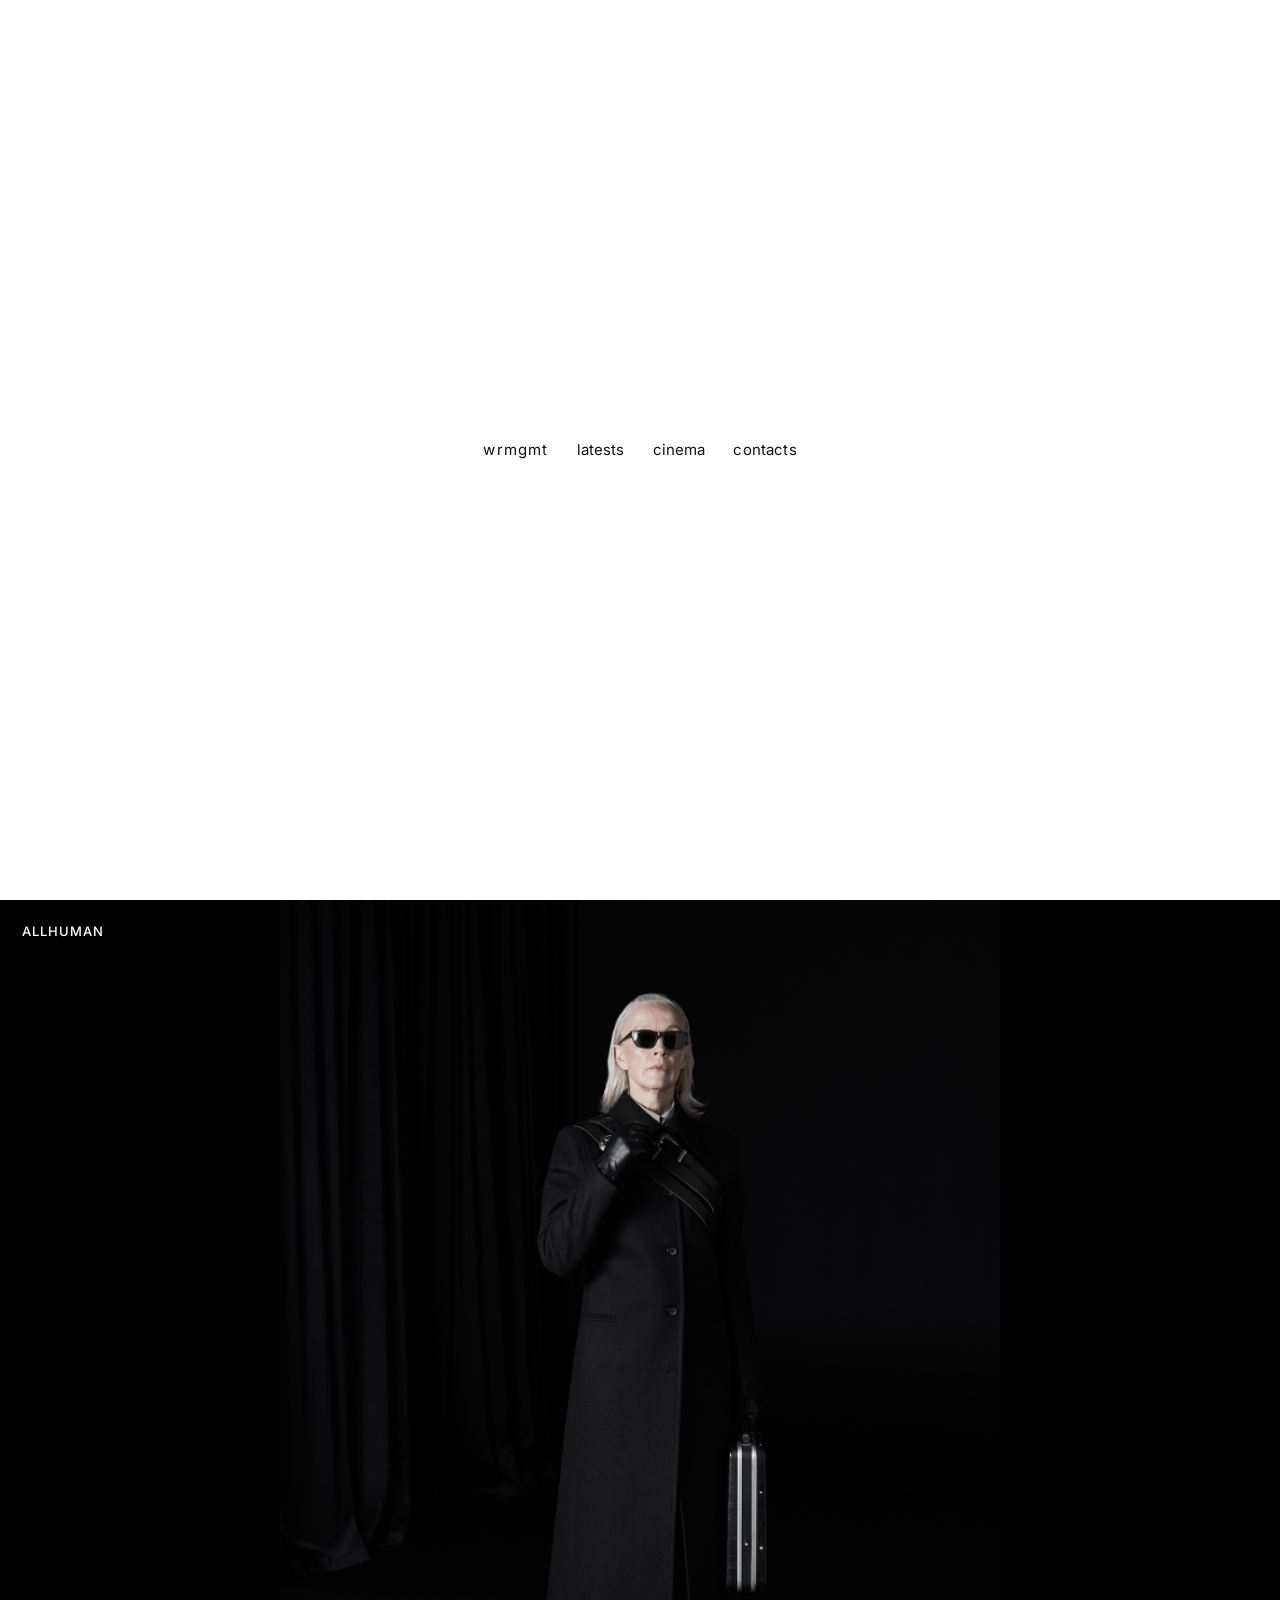
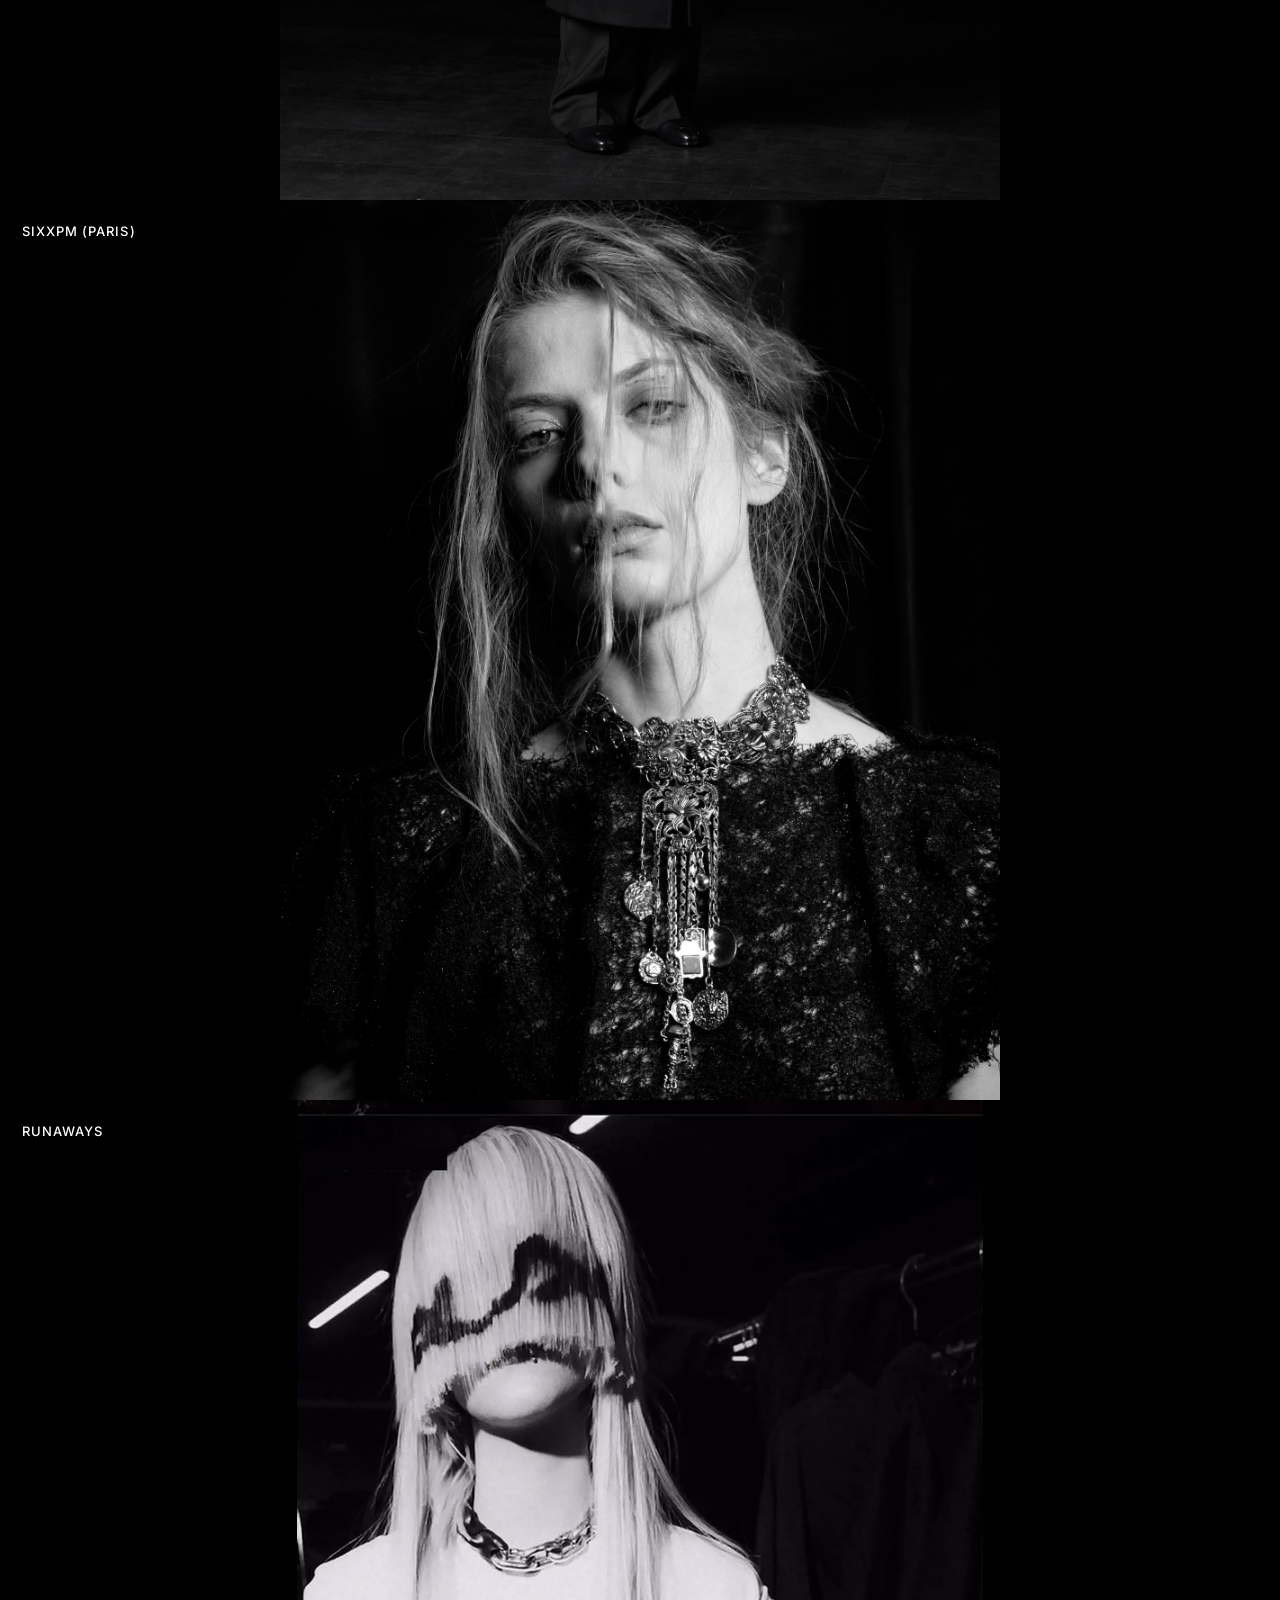
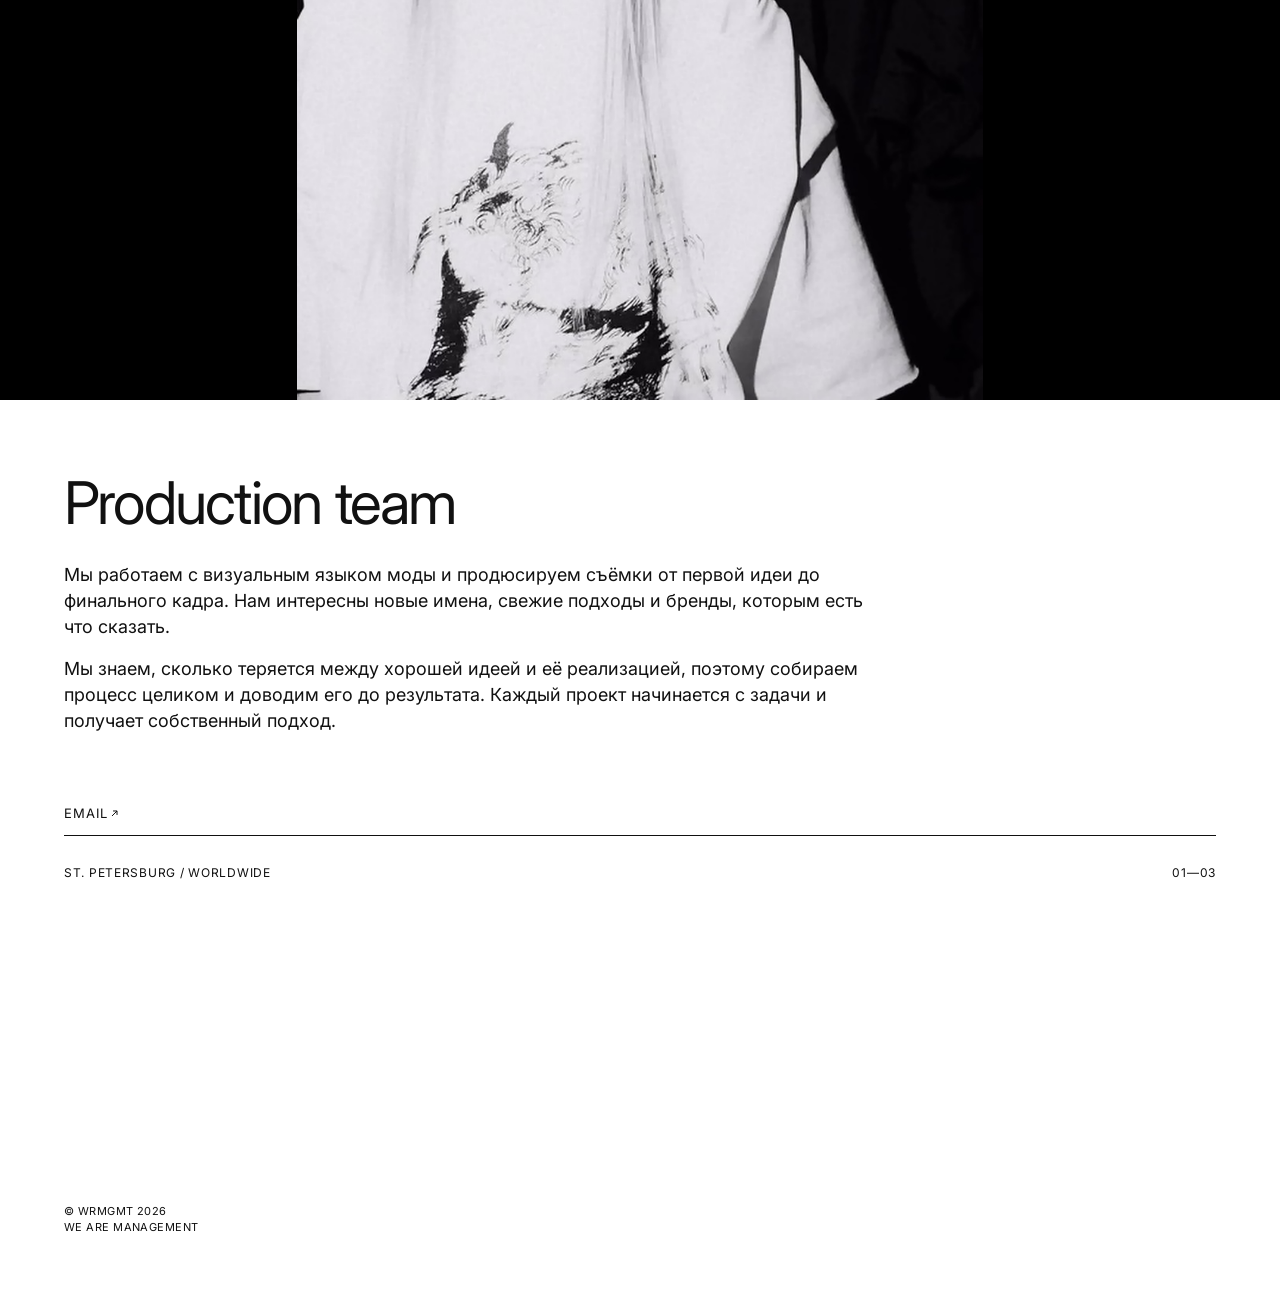
==== commit 926d4b0b: "Export latests photos larger and with less JPEG compression. Studio and Paris frames now come from t" ====
--- a/index.html
+++ b/index.html
@@ -2,7 +2,7 @@
 <html lang="ru">
   <head>
     <meta charset="UTF-8" />
-    <meta name="viewport" content="width=device-width, initial-scale=1" />
+    <meta name="viewport" content="width=device-width, initial-scale=1, viewport-fit=cover" />
     <title>WRMGMT</title>
     <meta
       name="description"
@@ -14,7 +14,18 @@
       href="https://fonts.googleapis.com/css2?family=Inter:wght@400;500&display=swap"
       rel="stylesheet"
     />
-    <link rel="stylesheet" href="styles.css?v=66" />
+    <link rel="stylesheet" href="styles.css?v=68" />
+    <style>
+      .intro {
+        position: relative !important;
+        inset: auto !important;
+        height: 100svh !important;
+        height: 100dvh !important;
+        min-height: 100svh !important;
+        min-height: 100dvh !important;
+        padding: 0 !important;
+      }
+    </style>
   </head>
   <body>
     <header class="intro" id="top">
@@ -37,10 +48,10 @@
             <p class="reel-label">ALLHUMAN</p>
             <div class="reel-view">
               <div class="reel-track">
-                <figure><img src="assets/reel/allhuman-1.jpg?v=64" alt="ALLHUMAN" /></figure>
-                <figure><img src="assets/reel/allhuman-2.jpg?v=64" alt="ALLHUMAN" /></figure>
-                <figure><img src="assets/reel/allhuman-3.jpg?v=64" alt="ALLHUMAN" /></figure>
-                <figure><img src="assets/reel/allhuman-4.jpg?v=64" alt="ALLHUMAN" /></figure>
+                <figure><img src="assets/reel/allhuman-1.jpg?v=69" alt="ALLHUMAN" /></figure>
+                <figure><img src="assets/reel/allhuman-2.jpg?v=69" alt="ALLHUMAN" /></figure>
+                <figure><img src="assets/reel/allhuman-3.jpg?v=69" alt="ALLHUMAN" /></figure>
+                <figure><img src="assets/reel/allhuman-4.jpg?v=69" alt="ALLHUMAN" /></figure>
               </div>
             </div>
           </div>
@@ -51,10 +62,10 @@
             <p class="reel-label">SIXXPM (PARIS)</p>
             <div class="reel-view">
               <div class="reel-track">
-                <figure><img src="assets/reel/sixxpm-1.jpg?v=64" alt="SIXXPM (PARIS)" /></figure>
-                <figure><img class="sixxpm-neck" src="assets/reel/sixxpm-neck.jpg?v=64" alt="SIXXPM (PARIS)" /></figure>
-                <figure><img class="sixxpm-door" src="assets/reel/sixxpm-2.jpg?v=64" alt="SIXXPM (PARIS)" /></figure>
-                <figure><img class="sixxpm-model" src="assets/reel/sixxpm-2.jpg?v=64" alt="SIXXPM (PARIS)" /></figure>
+                <figure><img src="assets/reel/sixxpm-1.jpg?v=69" alt="SIXXPM (PARIS)" /></figure>
+                <figure><img class="sixxpm-neck" src="assets/reel/sixxpm-neck.jpg?v=69" alt="SIXXPM (PARIS)" /></figure>
+                <figure><img class="sixxpm-door" src="assets/reel/sixxpm-2.jpg?v=69" alt="SIXXPM (PARIS)" /></figure>
+                <figure><img class="sixxpm-model" src="assets/reel/sixxpm-2.jpg?v=69" alt="SIXXPM (PARIS)" /></figure>
               </div>
             </div>
           </div>
@@ -65,9 +76,9 @@
             <p class="reel-label">RUNAWAYS</p>
             <div class="reel-view">
               <div class="reel-track">
-                <figure><img src="assets/reel/runaways-1.jpg?v=64" alt="RUNAWAYS" /></figure>
-                <figure><img src="assets/reel/runaways-2.jpg?v=64" alt="RUNAWAYS" /></figure>
-                <figure><img src="assets/reel/runaways-3.jpg?v=64" alt="RUNAWAYS" /></figure>
+                <figure><img src="assets/reel/runaways-1.jpg?v=69" alt="RUNAWAYS" /></figure>
+                <figure><img src="assets/reel/runaways-2.jpg?v=69" alt="RUNAWAYS" /></figure>
+                <figure><img src="assets/reel/runaways-3.jpg?v=69" alt="RUNAWAYS" /></figure>
               </div>
             </div>
           </div>
--- a/styles.css
+++ b/styles.css
@@ -11,11 +11,13 @@
 }
 
 html {
+  height: 100%;
   scroll-behavior: smooth;
 }
 
 body {
   margin: 0;
+  min-height: 100%;
   background: #000;
   color: var(--ink);
   font-family: var(--font);
@@ -68,12 +70,16 @@
 }
 
 .intro {
-  height: 100lvh;
-  min-height: 100lvh;
-  min-height: -webkit-fill-available;
+  position: relative;
+  width: 100%;
+  height: 100svh;
+  height: 100dvh;
+  min-height: 100svh;
+  min-height: 100dvh;
   display: flex;
   align-items: center;
   justify-content: center;
+  padding: 0;
   background: var(--paper);
   overflow: hidden;
 }
@@ -118,7 +124,7 @@
   width: auto;
   max-width: 0;
   --open: 0.72em;
-  animation: brand-breathe 10s infinite;
+  animation: brand-breathe 12.4s infinite;
 }
 
 .brand .fill:nth-child(3) {
@@ -150,15 +156,17 @@
     max-width: 0;
     animation-timing-function: cubic-bezier(0.45, 0, 0.55, 1);
   }
-  36% {
+  29% {
     max-width: var(--open);
     animation-timing-function: linear;
   }
-  62% {
+  50% {
     max-width: var(--open);
     animation-timing-function: cubic-bezier(0.45, 0, 0.55, 1);
   }
-  98%,
+  79% {
+    max-width: 0;
+  }
   100% {
     max-width: 0;
   }
@@ -388,8 +396,13 @@
   }
 
   .intro {
-    height: 100lvh;
-    min-height: 100lvh;
+    position: relative;
+    inset: auto;
+    height: 100svh;
+    height: 100dvh;
+    min-height: 100svh;
+    min-height: 100dvh;
+    padding: 0;
   }
 
   .reel-label {
